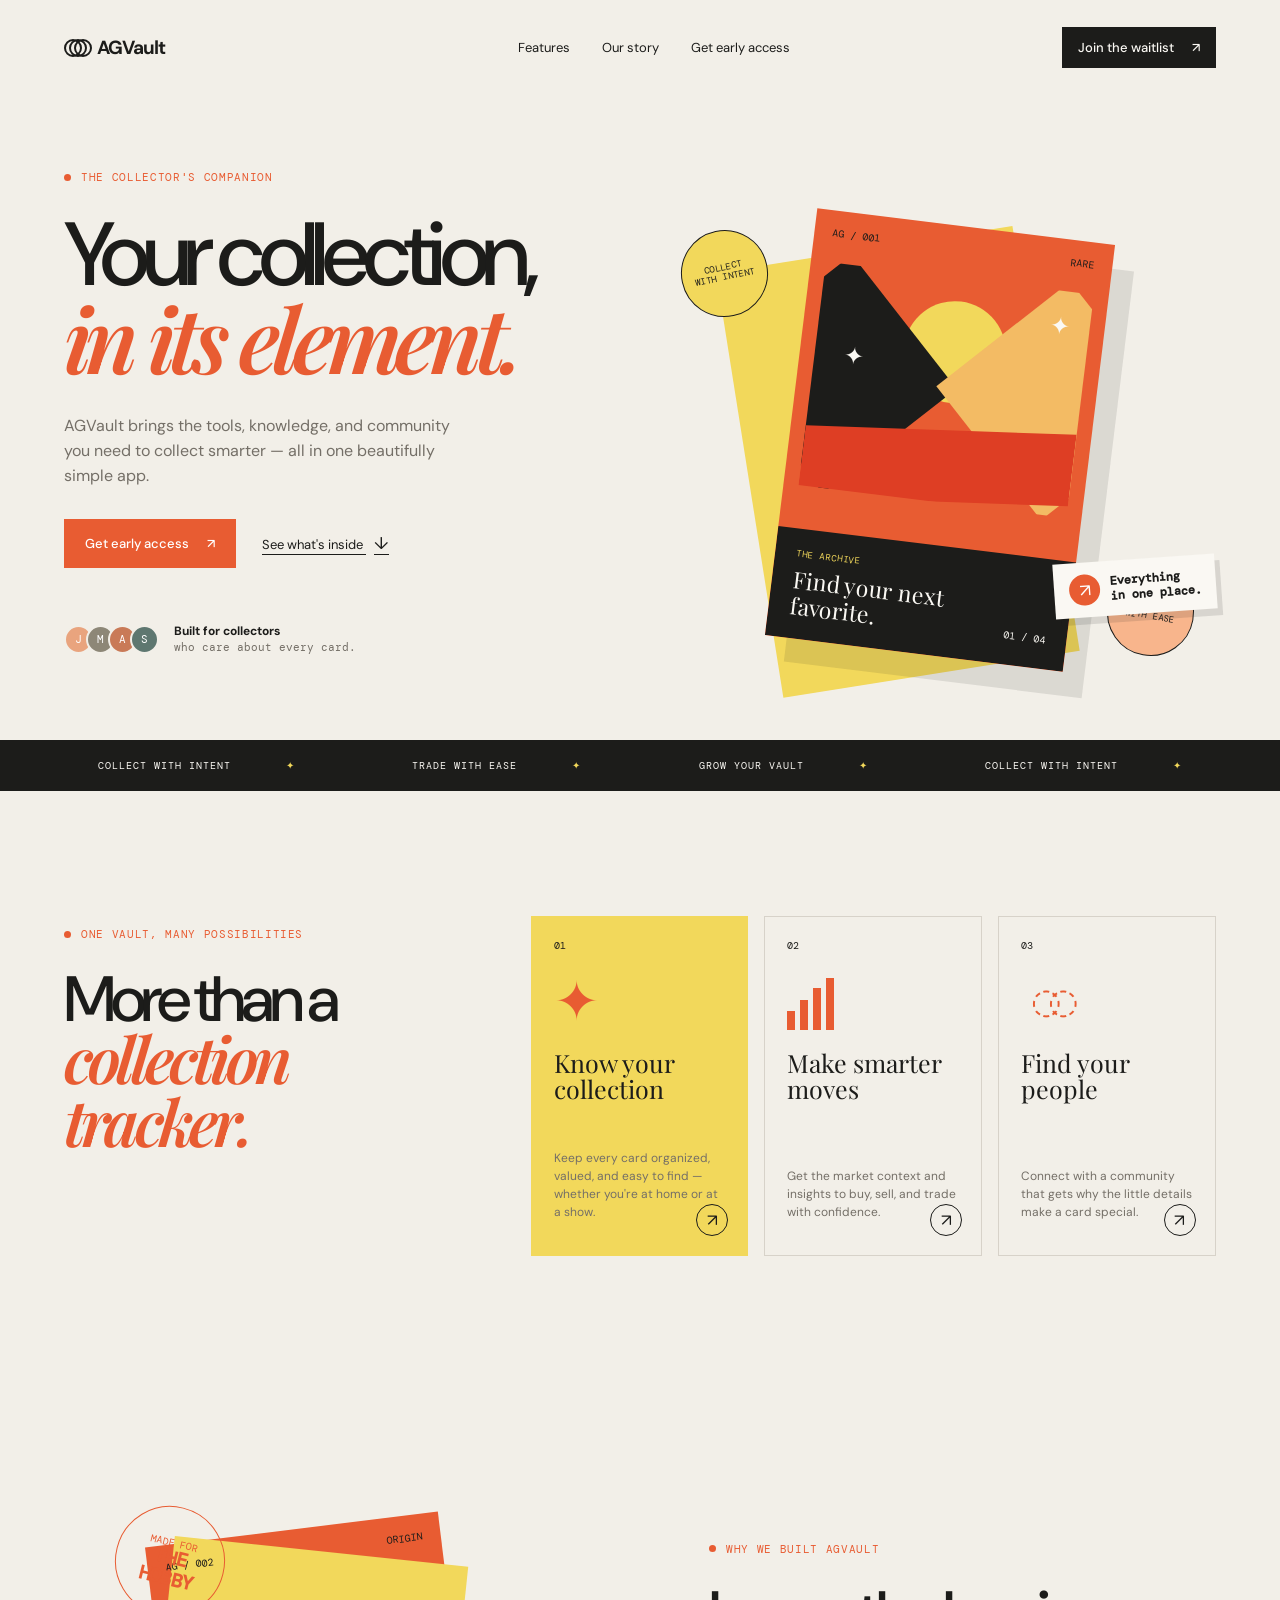
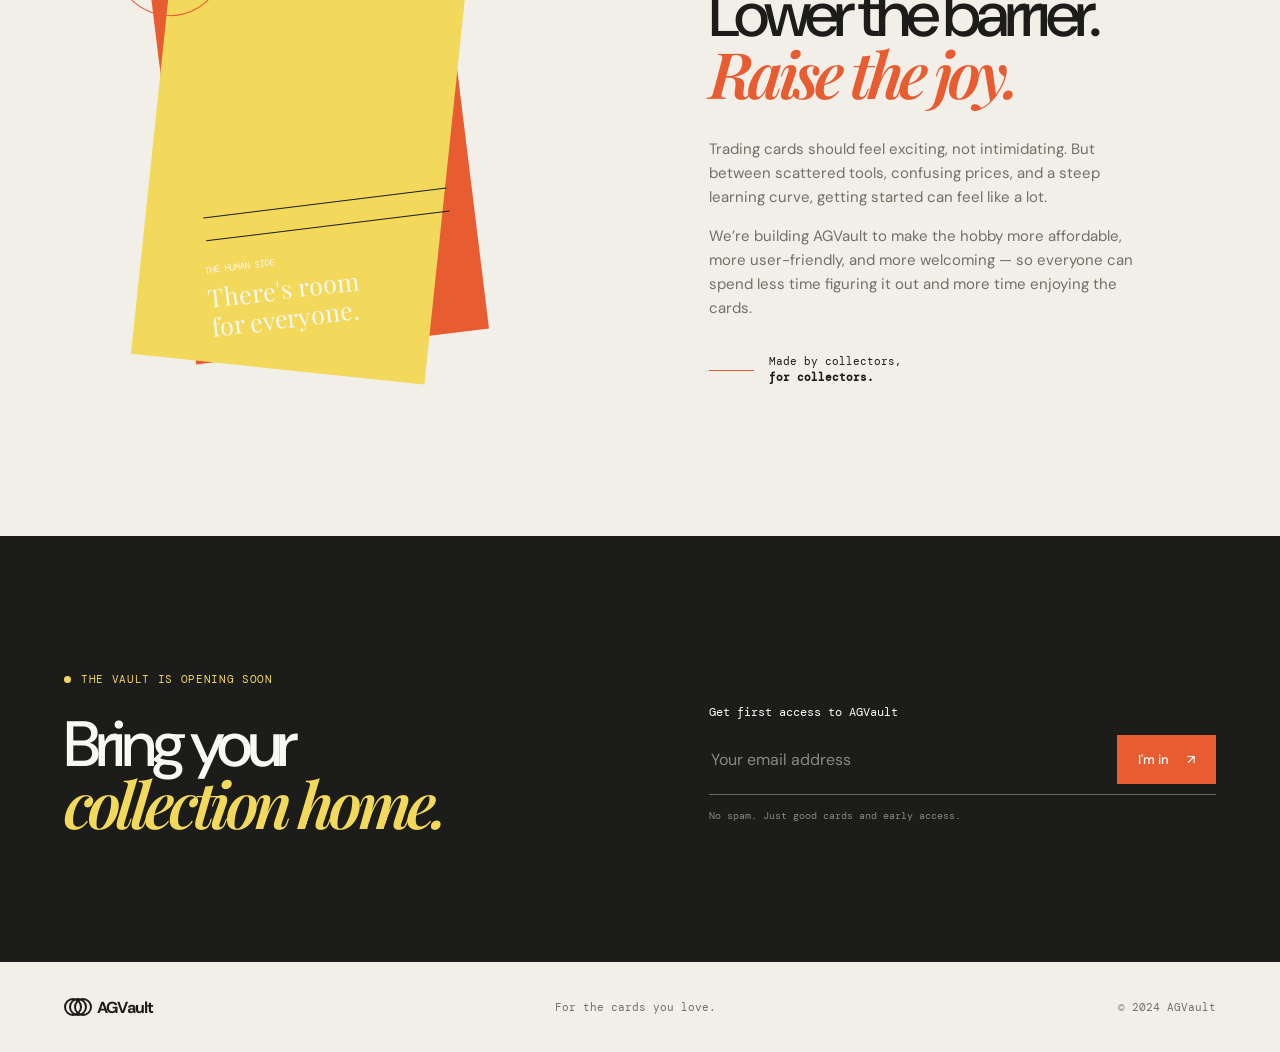
==== index.html @ 4cad54a9 "Create AGVault informational landing page Co-authored-by: copilot-swe-agent[bot] <198982749+Copilot@" ====
<!doctype html>
<html lang="en">
  <head>
    <meta charset="UTF-8" />
    <meta name="viewport" content="width=device-width, initial-scale=1.0" />
    <meta
      name="description"
      content="AGVault brings the tools and services trading card collectors need into one affordable, friendly app."
    />
    <title>AGVault — Your collection, in its element</title>
    <link rel="stylesheet" href="styles.css" />
  </head>
  <body>
    <header class="site-header">
      <a class="brand" href="#" aria-label="AGVault home">
        <span class="brand-mark" aria-hidden="true">
          <span></span><span></span><span></span>
        </span>
        <span>AGVault</span>
      </a>
      <nav class="desktop-nav" aria-label="Main navigation">
        <a href="#features">Features</a>
        <a href="#story">Our story</a>
        <a href="#waitlist">Get early access</a>
      </nav>
      <a class="button button-small button-dark header-cta" href="#waitlist">Join the waitlist <span>↗</span></a>
    </header>

    <main>
      <section class="hero">
        <div class="hero-copy">
          <p class="eyebrow"><span class="eyebrow-dot"></span> The collector's companion</p>
          <h1>Your collection,<br /><em>in its element.</em></h1>
          <p class="hero-lede">
            AGVault brings the tools, knowledge, and community you need to collect smarter — all in one beautifully simple app.
          </p>
          <div class="hero-actions">
            <a class="button button-primary" href="#waitlist">Get early access <span>↗</span></a>
            <a class="text-link" href="#features">See what's inside <span>↓</span></a>
          </div>
          <div class="hero-proof">
            <div class="avatar-stack" aria-hidden="true">
              <span class="avatar avatar-one">J</span>
              <span class="avatar avatar-two">M</span>
              <span class="avatar avatar-three">A</span>
              <span class="avatar avatar-four">S</span>
            </div>
            <p><strong>Built for collectors</strong><br />who care about every card.</p>
          </div>
        </div>
        <div class="hero-art" aria-label="Illustration of the AGVault collection app">
          <div class="burst burst-one">COLLECT<br />WITH INTENT</div>
          <div class="burst burst-two">TRADE<br />WITH EASE</div>
          <div class="card card-back"></div>
          <div class="card card-main">
            <div class="card-topline"><span>AG / 001</span><span>RARE</span></div>
            <div class="card-illustration">
              <div class="sun"></div>
              <div class="mountain mountain-left"></div>
              <div class="mountain mountain-right"></div>
              <div class="lake"></div>
              <div class="spark spark-a">✦</div>
              <div class="spark spark-b">✦</div>
            </div>
            <div class="card-label">
              <span class="card-category">THE ARCHIVE</span>
              <strong>Find your next<br />favorite.</strong>
              <span class="card-number">01 / 04</span>
            </div>
          </div>
          <div class="floating-note"><span class="note-icon">↗</span><span><b>Everything<br />in one place.</b></span></div>
        </div>
      </section>

      <section class="ticker" aria-label="AGVault benefits">
        <div>COLLECT WITH INTENT <span>✦</span></div>
        <div>TRADE WITH EASE <span>✦</span></div>
        <div>GROW YOUR VAULT <span>✦</span></div>
        <div>COLLECT WITH INTENT <span>✦</span></div>
      </section>

      <section class="features section" id="features">
        <div class="section-intro">
          <p class="eyebrow"><span class="eyebrow-dot"></span> One vault, many possibilities</p>
          <h2>More than a<br /><em>collection tracker.</em></h2>
        </div>
        <div class="feature-list">
          <article class="feature-card feature-card-highlight">
            <span class="feature-index">01</span>
            <div class="feature-icon icon-spark">✦</div>
            <h3>Know your<br />collection</h3>
            <p>Keep every card organized, valued, and easy to find — whether you're at home or at a show.</p>
            <a href="#waitlist" class="feature-arrow" aria-label="Learn more about collection tracking">↗</a>
          </article>
          <article class="feature-card">
            <span class="feature-index">02</span>
            <div class="feature-icon icon-chart"><i></i><i></i><i></i><i></i></div>
            <h3>Make smarter<br />moves</h3>
            <p>Get the market context and insights to buy, sell, and trade with confidence.</p>
            <a href="#waitlist" class="feature-arrow" aria-label="Learn more about market insights">↗</a>
          </article>
          <article class="feature-card">
            <span class="feature-index">03</span>
            <div class="feature-icon icon-people">◌◌</div>
            <h3>Find your<br />people</h3>
            <p>Connect with a community that gets why the little details make a card special.</p>
            <a href="#waitlist" class="feature-arrow" aria-label="Learn more about the community">↗</a>
          </article>
        </div>
      </section>

      <section class="story section" id="story">
        <div class="story-image">
          <div class="story-stamp">MADE FOR<br /><strong>THE<br />HOBBY</strong></div>
          <div class="story-card card-main">
            <div class="card-topline"><span>AG / 002</span><span>ORIGIN</span></div>
            <div class="story-sun"></div>
            <div class="story-lines"></div>
            <div class="story-card-label"><span>THE HUMAN SIDE</span><strong>There's room<br />for everyone.</strong></div>
          </div>
        </div>
        <div class="story-copy">
          <p class="eyebrow"><span class="eyebrow-dot"></span> Why we built AGVault</p>
          <h2>Lower the barrier.<br /><em>Raise the joy.</em></h2>
          <p>
            Trading cards should feel exciting, not intimidating. But between scattered tools, confusing prices, and a steep learning curve, getting started can feel like a lot.
          </p>
          <p>
            We’re building AGVault to make the hobby more affordable, more user-friendly, and more welcoming — so everyone can spend less time figuring it out and more time enjoying the cards.
          </p>
          <div class="signature"><span class="signature-line"></span><span>Made by collectors,<br /><strong>for collectors.</strong></span></div>
        </div>
      </section>

      <section class="waitlist section" id="waitlist">
        <div>
          <p class="eyebrow eyebrow-light"><span class="eyebrow-dot"></span> The vault is opening soon</p>
          <h2>Bring your<br /><em>collection home.</em></h2>
        </div>
        <form class="waitlist-form">
          <label for="email">Get first access to AGVault</label>
          <div class="input-row">
            <input id="email" type="email" placeholder="Your email address" required />
            <button class="button button-primary" type="submit">I'm in <span>↗</span></button>
          </div>
          <p class="form-note">No spam. Just good cards and early access.</p>
          <p class="form-success" role="status" hidden>You're on the list — welcome to the vault.</p>
        </form>
      </section>
    </main>

    <footer class="site-footer">
      <a class="brand" href="#" aria-label="AGVault home"><span class="brand-mark" aria-hidden="true"><span></span><span></span><span></span></span><span>AGVault</span></a>
      <p>For the cards you love.</p>
      <p>© 2024 AGVault</p>
    </footer>
    <script src="script.js"></script>
  </body>
</html>
---- styles.css ----
@import url('https://fonts.googleapis.com/css2?family=DM+Mono:wght@400;500&family=DM+Sans:wght@400;500;700&family=Playfair+Display:ital,wght@0,600;1,600;1,700&display=swap');

:root {
  --ink: #1c1c1a;
  --paper: #f2efe8;
  --cream: #faf8f3;
  --orange: #e85c32;
  --yellow: #f2d85b;
  --muted: #746f67;
  --line: #d7d2c9;
}

* { box-sizing: border-box; }
html { scroll-behavior: smooth; }
body { margin: 0; color: var(--ink); background: var(--paper); font-family: 'DM Sans', sans-serif; }
a { color: inherit; text-decoration: none; }
.site-header { align-items: center; display: flex; justify-content: space-between; max-width: 1280px; margin: auto; padding: 27px 5vw; }
.brand { align-items: center; display: inline-flex; font-size: 19px; font-weight: 700; gap: 10px; letter-spacing: -.05em; }
.brand-mark { display: flex; height: 22px; position: relative; width: 23px; }
.brand-mark span { border: 2px solid var(--ink); border-radius: 50%; height: 18px; position: absolute; width: 18px; }
.brand-mark span:nth-child(1) { left: 0; top: 2px; }.brand-mark span:nth-child(2) { left: 5px; top: 2px; }.brand-mark span:nth-child(3) { left: 10px; top: 2px; }
.desktop-nav { display: flex; font-size: 13px; gap: 32px; margin-left: 80px; }.desktop-nav a:hover, .text-link:hover { color: var(--orange); }
.button { align-items: center; border: 0; cursor: pointer; display: inline-flex; font: 500 13px 'DM Sans', sans-serif; gap: 18px; justify-content: center; padding: 16px 21px; transition: transform .2s, background .2s; }.button:hover { transform: translateY(-2px); }
.button-dark { background: var(--ink); color: var(--cream); }.button-primary { background: var(--orange); color: #fff; }.button-small { padding: 12px 16px; }
.hero { display: grid; grid-template-columns: minmax(0, 1fr) minmax(400px, .92fr); margin: 45px auto 0; max-width: 1280px; min-height: 600px; padding: 0 5vw; }
.hero-copy { align-self: center; padding-bottom: 65px; }.eyebrow { align-items: center; color: var(--orange); display: flex; font: 11px 'DM Mono', monospace; gap: 10px; letter-spacing: .06em; text-transform: uppercase; }.eyebrow-dot { background: var(--orange); border-radius: 50%; display: inline-block; height: 7px; width: 7px; }
h1, h2 { font-size: clamp(54px, 7vw, 94px); font-weight: 500; letter-spacing: -.075em; line-height: .91; margin: 30px 0; }.hero h1 em, h2 em { color: var(--orange); font-family: 'Playfair Display', serif; font-weight: 600; }
.hero-lede { color: var(--muted); font-size: 16px; line-height: 1.55; max-width: 410px; }.hero-actions { align-items: center; display: flex; gap: 26px; margin-top: 30px; }.text-link { font-size: 13px; text-decoration: underline; text-underline-offset: 5px; }.text-link span { font-size: 17px; margin-left: 8px; }
.hero-proof { align-items: center; display: flex; gap: 15px; margin-top: 55px; }.hero-proof p { color: var(--muted); font: 11px/1.45 'DM Mono', monospace; margin: 0; }.hero-proof strong { color: var(--ink); font-family: 'DM Sans', sans-serif; font-size: 12px; }
.avatar-stack { display: flex; }.avatar { align-items: center; border: 2px solid var(--paper); border-radius: 50%; color: #fff; display: flex; font: 11px 'DM Mono', monospace; height: 29px; justify-content: center; margin-left: -7px; width: 29px; }.avatar:first-child { margin-left: 0; }.avatar-one { background: #e9a47e; }.avatar-two { background: #8d8777; }.avatar-three { background: #c97a57; }.avatar-four { background: #5e7770; }
.hero-art { align-items: center; display: flex; justify-content: center; min-height: 600px; position: relative; }.card { overflow: hidden; position: relative; }.card-main { background: var(--orange); }.hero-art .card-main { box-shadow: 22px 24px 0 rgba(28,28,26,.1); height: 430px; transform: rotate(7deg); width: 300px; z-index: 2; }.card-back { background: var(--yellow); height: 430px; position: absolute; transform: rotate(-9deg) translate(-45px, 15px); width: 300px; }
.card-topline { display: flex; font: 10px 'DM Mono', monospace; justify-content: space-between; padding: 16px 18px; }.card-illustration { height: 225px; margin: 7px 15px 0; overflow: hidden; position: relative; }.sun { background: var(--yellow); border-radius: 50%; height: 102px; left: 88px; position: absolute; top: 23px; width: 102px; }.mountain { background: var(--ink); bottom: 30px; height: 170px; position: absolute; transform: rotate(45deg); width: 170px; }.mountain-left { left: -60px; }.mountain-right { right: -60px; background: #f3bb64; }.lake { background: #de3e24; bottom: 0; height: 72px; left: 0; position: absolute; transform: skewY(-5deg); width: 100%; }.spark { color: var(--cream); font-size: 24px; position: absolute; }.spark-a { right: 20px; top: 20px; }.spark-b { left: 29px; top: 74px; }
.card-label { background: var(--ink); bottom: 0; color: var(--cream); left: 0; padding: 19px 21px; position: absolute; width: 100%; }.card-category { color: var(--yellow); display: block; font: 9px 'DM Mono', monospace; letter-spacing: .1em; margin-bottom: 8px; }.card-label strong { font: 23px/1.05 'Playfair Display', serif; }.card-number { float: right; font: 10px 'DM Mono', monospace; margin-top: 9px; }
.burst { border: 1px solid var(--ink); border-radius: 50%; font: 9px/1.15 'DM Mono', monospace; height: 87px; letter-spacing: .06em; padding-top: 31px; position: absolute; text-align: center; width: 87px; z-index: 3; }.burst-one { background: var(--yellow); left: 3%; top: 15%; transform: rotate(-12deg); }.burst-two { background: #f8b58c; bottom: 14%; right: 4%; transform: rotate(10deg); }.floating-note { align-items: center; background: var(--cream); bottom: 21%; box-shadow: 5px 7px 0 rgba(28,28,26,.12); display: flex; font: 12px/1.2 'DM Mono', monospace; gap: 10px; padding: 12px 15px; position: absolute; right: 0; transform: rotate(-4deg); z-index: 4; }.note-icon { align-items: center; background: var(--orange); border-radius: 50%; color: #fff; display: flex; font: 18px 'DM Sans'; height: 31px; justify-content: center; width: 31px; }
.ticker { background: var(--ink); color: var(--cream); display: flex; font: 10px 'DM Mono', monospace; gap: 50px; justify-content: space-around; letter-spacing: .1em; overflow: hidden; padding: 19px 5vw; white-space: nowrap; }.ticker span { color: var(--yellow); margin-left: 48px; }
.section { max-width: 1280px; margin: auto; padding: 125px 5vw; }.features { display: grid; gap: 75px; grid-template-columns: .8fr 1.4fr; }.section-intro h2, .story h2, .waitlist h2 { font-size: clamp(47px, 5vw, 71px); margin-top: 30px; }.feature-list { display: grid; gap: 16px; grid-template-columns: repeat(3, 1fr); }.feature-card { border: 1px solid var(--line); display: flex; flex-direction: column; min-height: 340px; padding: 22px; position: relative; }.feature-card-highlight { background: var(--yellow); border-color: var(--yellow); }.feature-index { font: 10px 'DM Mono', monospace; }.feature-icon { align-items: center; display: flex; height: 58px; margin: 20px 0; }.icon-spark { color: var(--orange); font-size: 54px; }.icon-chart { align-items: end; gap: 5px; }.icon-chart i { background: var(--orange); display: block; height: 19px; width: 8px; }.icon-chart i:nth-child(2) { height: 30px; }.icon-chart i:nth-child(3) { height: 42px; }.icon-chart i:nth-child(4) { height: 52px; }.icon-people { color: var(--orange); font-size: 35px; letter-spacing: -14px; padding-left: 10px; }.feature-card h3 { font: 25px/1.02 'Playfair Display', serif; margin: 0; }.feature-card p { color: var(--muted); font-size: 12px; line-height: 1.5; margin-top: auto; max-width: 190px; }.feature-arrow { align-items: center; border: 1px solid currentColor; border-radius: 50%; bottom: 19px; display: flex; font-size: 17px; height: 32px; justify-content: center; position: absolute; right: 19px; width: 32px; }
.story { align-items: center; display: grid; gap: 12%; grid-template-columns: 1fr 1fr; }.story-image { height: 505px; position: relative; }.story-card { height: 420px; left: 50%; position: absolute; top: 22px; transform: translateX(-50%) rotate(-7deg); width: 295px; }.story-card:before { background: var(--yellow); content: ''; height: 100%; left: -20px; position: absolute; top: 20px; transform: rotate(13deg); width: 100%; z-index: -1; }.story-sun { background: var(--yellow); border-radius: 50%; height: 140px; margin: 55px auto; width: 140px; }.story-lines { border-top: 1px solid var(--ink); border-bottom: 1px solid var(--ink); height: 24px; margin: -20px 25px 0; }.story-card-label { bottom: 0; color: var(--cream); left: 0; padding: 20px; position: absolute; }.story-card-label span { display: block; font: 9px 'DM Mono', monospace; margin-bottom: 8px; }.story-card-label strong { font: 25px/1.1 'Playfair Display', serif; }.story-stamp { border: 1px solid var(--orange); border-radius: 50%; color: var(--orange); font: 10px/1.1 'DM Mono', monospace; height: 110px; left: 10%; padding-top: 30px; position: absolute; text-align: center; top: 0; transform: rotate(14deg); width: 110px; z-index: 3; }.story-stamp strong { font-size: 19px; }.story-copy > p:not(.eyebrow) { color: var(--muted); font-size: 15px; line-height: 1.6; max-width: 440px; }.signature { align-items: center; display: flex; font: 11px/1.45 'DM Mono', monospace; gap: 15px; margin-top: 34px; }.signature-line { background: var(--orange); height: 1px; width: 45px; }.signature strong { color: var(--ink); }
.waitlist { align-items: end; background: var(--ink); color: var(--cream); display: grid; gap: 12%; grid-template-columns: 1fr 1fr; max-width: none; padding-left: max(5vw, calc((100vw - 1180px) / 2)); padding-right: max(5vw, calc((100vw - 1180px) / 2)); }.eyebrow-light { color: var(--yellow); }.eyebrow-light .eyebrow-dot { background: var(--yellow); }.waitlist h2 { margin-bottom: 0; }.waitlist h2 em { color: var(--yellow); }.waitlist-form { padding-bottom: 5px; }.waitlist-form label { display: block; font: 12px 'DM Mono', monospace; margin-bottom: 15px; }.input-row { border-bottom: 1px solid #6c6963; display: flex; gap: 12px; padding-bottom: 10px; }.input-row input { background: transparent; border: 0; color: var(--cream); flex: 1; font: 16px 'DM Sans'; outline: 0; }.input-row input::placeholder { color: #8a8780; }.form-note, .form-success { color: #8a8780; font: 10px 'DM Mono', monospace; margin-top: 14px; }.form-success { color: var(--yellow); }
.site-footer { align-items: center; display: flex; font: 11px 'DM Mono', monospace; justify-content: space-between; padding: 27px 5vw; }.site-footer p { color: var(--muted); }.site-footer .brand { font-family: 'DM Sans'; font-size: 16px; }
@media (max-width: 800px) { .site-header { padding: 22px 6vw; }.desktop-nav { display: none; }.header-cta { font-size: 11px; }.hero { display: block; margin-top: 30px; padding: 0 6vw; }.hero-copy { padding-bottom: 20px; }.hero-art { min-height: 500px; }.hero-art .card-main, .card-back { height: 360px; width: 250px; }.card-illustration { height: 185px; }.floating-note { bottom: 13%; right: -2%; }.burst-one { left: -2%; }.burst-two { right: -2%; }.ticker { justify-content: flex-start; }.ticker div:nth-child(n+3) { display: none; }.section { padding: 85px 6vw; }.features, .story, .waitlist { display: block; }.feature-list { grid-template-columns: 1fr; margin-top: 45px; }.feature-card { min-height: 260px; }.story-image { margin: 20px auto 50px; max-width: 400px; }.story-copy > p:not(.eyebrow) { font-size: 14px; }.waitlist { padding-left: 6vw; padding-right: 6vw; }.waitlist-form { margin-top: 45px; }.site-footer { align-items: flex-start; flex-direction: column; gap: 13px; } }
@media (max-width: 420px) { h1 { font-size: 54px; }.hero-art { min-height: 440px; transform: scale(.85); transform-origin: top center; margin-bottom: -55px; }.hero-actions { align-items: flex-start; flex-direction: column; gap: 18px; }.story-image { transform: scale(.85); transform-origin: center; margin-bottom: -30px; }.input-row { align-items: stretch; flex-direction: column; }.input-row .button { width: 100%; } }
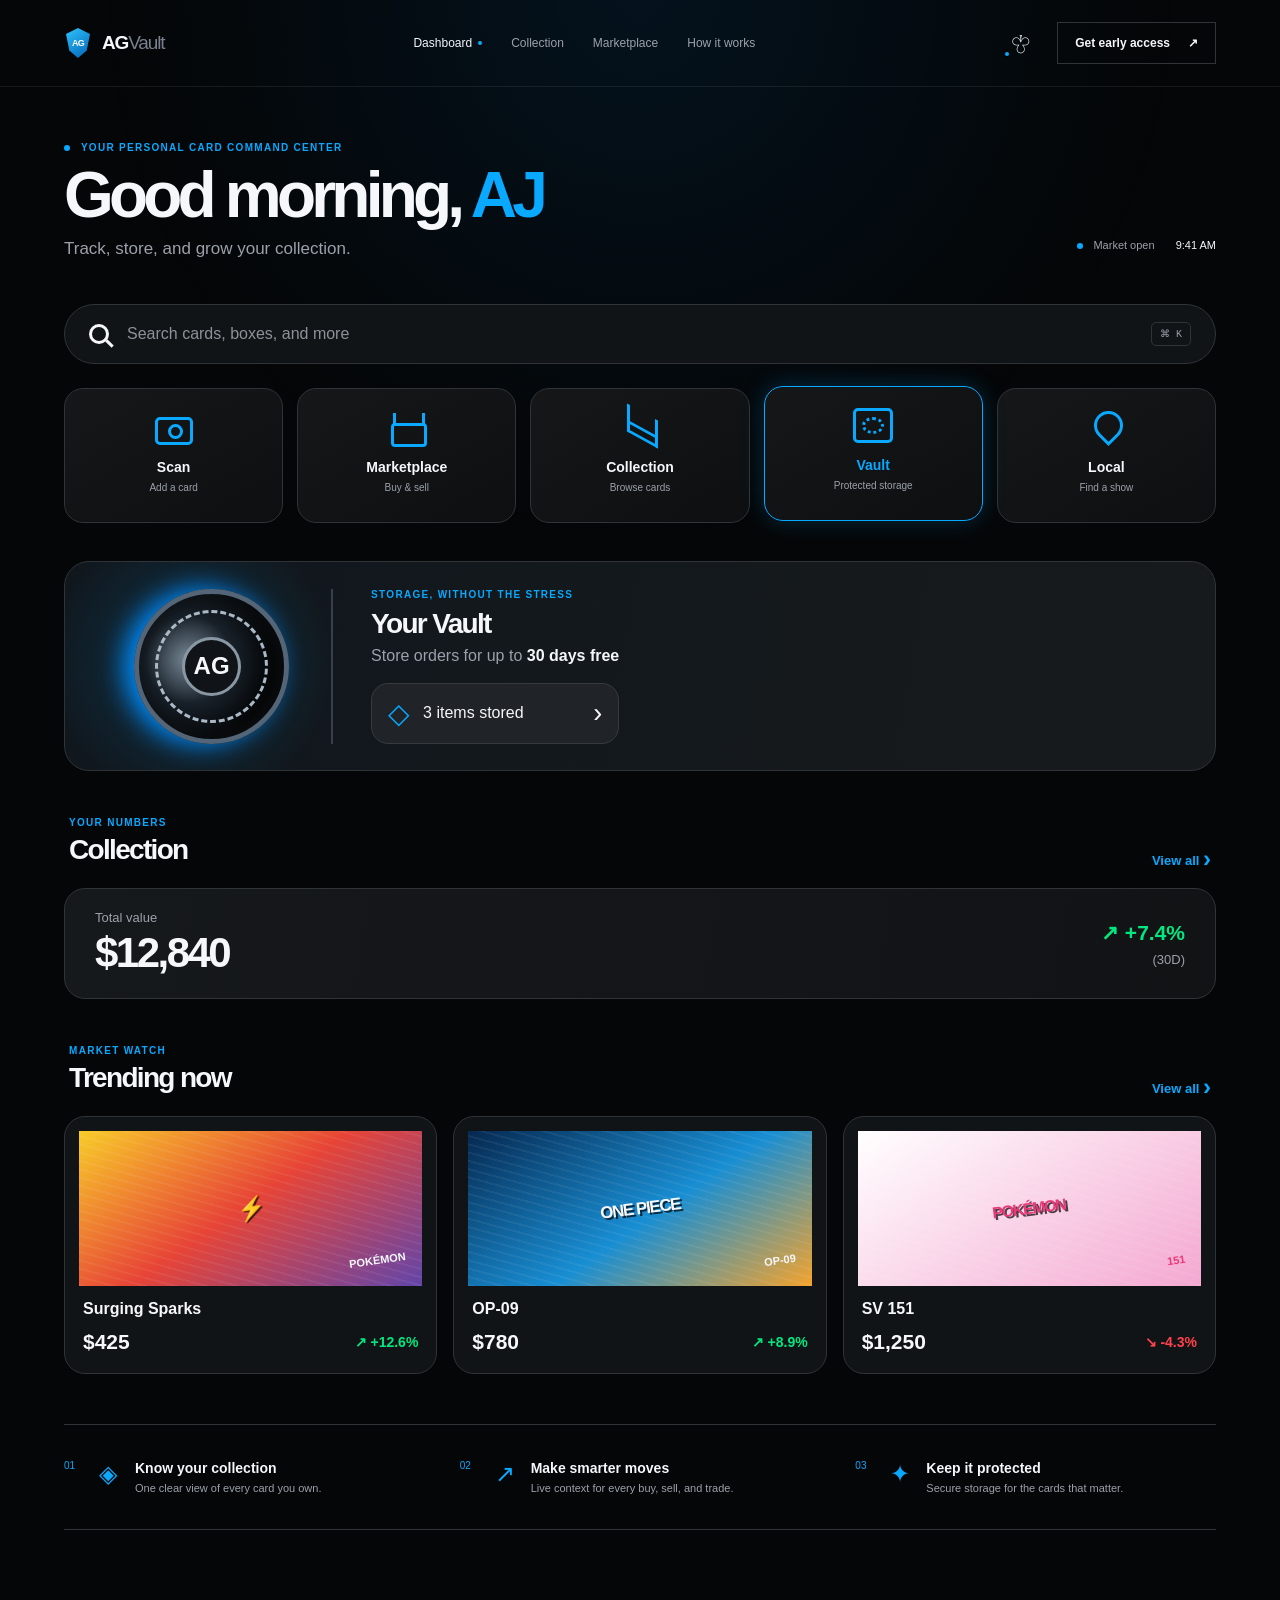
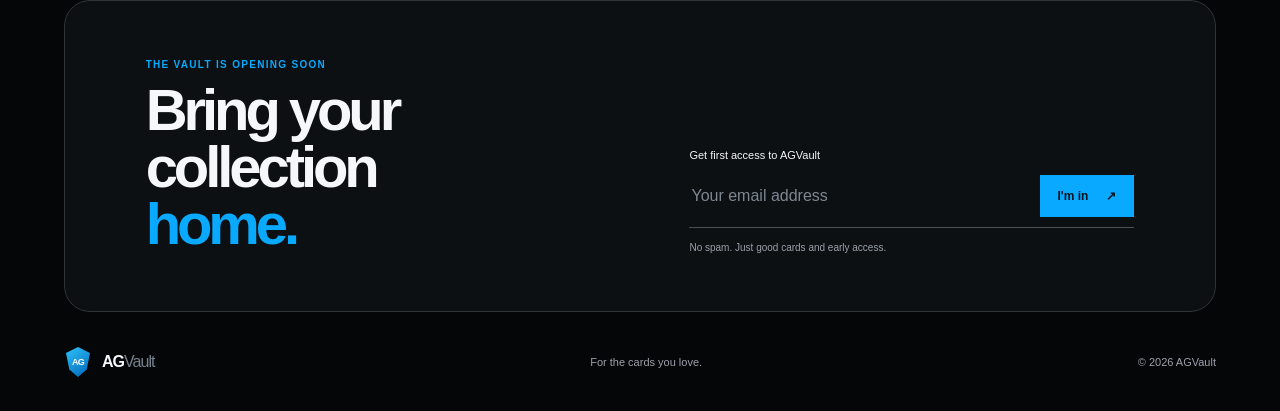
==== commit f830ae77: "Remake AGVault dashboard Co-authored-by: Copilot <223556219+Copilot@users.noreply.github.com>" ====
--- a/index.html
+++ b/index.html
@@ -3,157 +3,118 @@
   <head>
     <meta charset="UTF-8" />
     <meta name="viewport" content="width=device-width, initial-scale=1.0" />
-    <meta
-      name="description"
-      content="AGVault brings the tools and services trading card collectors need into one affordable, friendly app."
-    />
-    <title>AGVault — Your collection, in its element</title>
+    <meta name="description" content="AGVault is the smarter home for your trading card collection." />
+    <title>AGVault — Your collection, secured</title>
     <link rel="stylesheet" href="styles.css" />
   </head>
   <body>
-    <header class="site-header">
-      <a class="brand" href="#" aria-label="AGVault home">
-        <span class="brand-mark" aria-hidden="true">
-          <span></span><span></span><span></span>
-        </span>
-        <span>AGVault</span>
-      </a>
-      <nav class="desktop-nav" aria-label="Main navigation">
-        <a href="#features">Features</a>
-        <a href="#story">Our story</a>
-        <a href="#waitlist">Get early access</a>
-      </nav>
-      <a class="button button-small button-dark header-cta" href="#waitlist">Join the waitlist <span>↗</span></a>
-    </header>
+    <div class="page-shell">
+      <header class="site-header">
+        <a class="brand" href="#" aria-label="AGVault home">
+          <span class="brand-shield" aria-hidden="true"><span>AG</span></span>
+          <span>AG<span class="brand-muted">Vault</span></span>
+        </a>
+        <nav class="desktop-nav" aria-label="Main navigation">
+          <a class="active" href="#dashboard">Dashboard</a>
+          <a href="#collection">Collection</a>
+          <a href="#marketplace">Marketplace</a>
+          <a href="#features">How it works</a>
+        </nav>
+        <div class="header-actions">
+          <button class="icon-button" aria-label="Notifications">♧<span class="notification-dot"></span></button>
+          <a class="button button-outline" href="#waitlist">Get early access <span>↗</span></a>
+        </div>
+      </header>
 
-    <main>
-      <section class="hero">
-        <div class="hero-copy">
-          <p class="eyebrow"><span class="eyebrow-dot"></span> The collector's companion</p>
-          <h1>Your collection,<br /><em>in its element.</em></h1>
-          <p class="hero-lede">
-            AGVault brings the tools, knowledge, and community you need to collect smarter — all in one beautifully simple app.
-          </p>
-          <div class="hero-actions">
-            <a class="button button-primary" href="#waitlist">Get early access <span>↗</span></a>
-            <a class="text-link" href="#features">See what's inside <span>↓</span></a>
+      <main id="dashboard">
+        <section class="dashboard-hero">
+          <div class="hero-copy">
+            <p class="eyebrow"><span class="live-dot"></span> Your personal card command center</p>
+            <h1>Good morning, <span>AJ</span></h1>
+            <p class="hero-lede">Track, store, and grow your collection.</p>
           </div>
-          <div class="hero-proof">
-            <div class="avatar-stack" aria-hidden="true">
-              <span class="avatar avatar-one">J</span>
-              <span class="avatar avatar-two">M</span>
-              <span class="avatar avatar-three">A</span>
-              <span class="avatar avatar-four">S</span>
-            </div>
-            <p><strong>Built for collectors</strong><br />who care about every card.</p>
+          <div class="hero-status"><span class="status-pulse"></span> Market open <strong>9:41 AM</strong></div>
+        </section>
+
+        <section class="search-panel" aria-label="Search your collection">
+          <span class="search-icon" aria-hidden="true"></span>
+          <input id="card-search" type="search" placeholder="Search cards, boxes, and more" />
+          <kbd>⌘ K</kbd>
+        </section>
+
+        <section class="quick-actions" aria-label="Quick actions">
+          <a class="quick-action" href="#scan"><span class="action-icon camera-icon"></span><strong>Scan</strong><small>Add a card</small></a>
+          <a class="quick-action" href="#marketplace"><span class="action-icon shop-icon"></span><strong>Marketplace</strong><small>Buy & sell</small></a>
+          <a class="quick-action" href="#collection"><span class="action-icon stack-icon"></span><strong>Collection</strong><small>Browse cards</small></a>
+          <a class="quick-action selected" href="#vault"><span class="action-icon vault-icon"></span><strong>Vault</strong><small>Protected storage</small></a>
+          <a class="quick-action" href="#local"><span class="action-icon pin-icon"></span><strong>Local</strong><small>Find a show</small></a>
+        </section>
+
+        <section class="vault-banner" id="vault">
+          <div class="vault-art" aria-hidden="true"><span class="vault-ring"></span><span class="vault-center">AG</span></div>
+          <div class="vault-copy">
+            <p class="eyebrow">Storage, without the stress</p>
+            <h2>Your Vault</h2>
+            <p>Store orders for up to <strong>30 days free</strong></p>
+            <a class="vault-link" href="#waitlist"><span class="cube-icon">◇</span> 3 items stored <span class="arrow">›</span></a>
           </div>
-        </div>
-        <div class="hero-art" aria-label="Illustration of the AGVault collection app">
-          <div class="burst burst-one">COLLECT<br />WITH INTENT</div>
-          <div class="burst burst-two">TRADE<br />WITH EASE</div>
-          <div class="card card-back"></div>
-          <div class="card card-main">
-            <div class="card-topline"><span>AG / 001</span><span>RARE</span></div>
-            <div class="card-illustration">
-              <div class="sun"></div>
-              <div class="mountain mountain-left"></div>
-              <div class="mountain mountain-right"></div>
-              <div class="lake"></div>
-              <div class="spark spark-a">✦</div>
-              <div class="spark spark-b">✦</div>
-            </div>
-            <div class="card-label">
-              <span class="card-category">THE ARCHIVE</span>
-              <strong>Find your next<br />favorite.</strong>
-              <span class="card-number">01 / 04</span>
-            </div>
+        </section>
+
+        <section class="content-section" id="collection">
+          <div class="section-heading">
+            <div><p class="eyebrow">Your numbers</p><h2>Collection</h2></div>
+            <a href="#collection" class="view-all">View all <span>›</span></a>
           </div>
-          <div class="floating-note"><span class="note-icon">↗</span><span><b>Everything<br />in one place.</b></span></div>
-        </div>
-      </section>
+          <div class="value-card">
+            <div><span class="muted-label">Total value</span><strong>$12,840</strong></div>
+            <div class="value-change"><strong>↗ +7.4%</strong><span>(30D)</span></div>
+          </div>
+        </section>
 
-      <section class="ticker" aria-label="AGVault benefits">
-        <div>COLLECT WITH INTENT <span>✦</span></div>
-        <div>TRADE WITH EASE <span>✦</span></div>
-        <div>GROW YOUR VAULT <span>✦</span></div>
-        <div>COLLECT WITH INTENT <span>✦</span></div>
-      </section>
+        <section class="content-section trending-section" id="marketplace">
+          <div class="section-heading">
+            <div><p class="eyebrow">Market watch</p><h2>Trending now</h2></div>
+            <a href="#marketplace" class="view-all">View all <span>›</span></a>
+          </div>
+          <div class="card-grid">
+            <article class="market-card">
+              <div class="product-art sparks"><span>⚡</span><b>POKÉMON</b></div>
+              <div class="market-info"><strong>Surging Sparks</strong><div><b>$425</b><span class="positive">↗ +12.6%</span></div></div>
+            </article>
+            <article class="market-card">
+              <div class="product-art one-piece"><span>ONE PIECE</span><b>OP-09</b></div>
+              <div class="market-info"><strong>OP-09</strong><div><b>$780</b><span class="positive">↗ +8.9%</span></div></div>
+            </article>
+            <article class="market-card">
+              <div class="product-art pokemon-151"><span>POKÉMON</span><b>151</b></div>
+              <div class="market-info"><strong>SV 151</strong><div><b>$1,250</b><span class="negative">↘ -4.3%</span></div></div>
+            </article>
+          </div>
+        </section>
 
-      <section class="features section" id="features">
-        <div class="section-intro">
-          <p class="eyebrow"><span class="eyebrow-dot"></span> One vault, many possibilities</p>
-          <h2>More than a<br /><em>collection tracker.</em></h2>
-        </div>
-        <div class="feature-list">
-          <article class="feature-card feature-card-highlight">
-            <span class="feature-index">01</span>
-            <div class="feature-icon icon-spark">✦</div>
-            <h3>Know your<br />collection</h3>
-            <p>Keep every card organized, valued, and easy to find — whether you're at home or at a show.</p>
-            <a href="#waitlist" class="feature-arrow" aria-label="Learn more about collection tracking">↗</a>
-          </article>
-          <article class="feature-card">
-            <span class="feature-index">02</span>
-            <div class="feature-icon icon-chart"><i></i><i></i><i></i><i></i></div>
-            <h3>Make smarter<br />moves</h3>
-            <p>Get the market context and insights to buy, sell, and trade with confidence.</p>
-            <a href="#waitlist" class="feature-arrow" aria-label="Learn more about market insights">↗</a>
-          </article>
-          <article class="feature-card">
-            <span class="feature-index">03</span>
-            <div class="feature-icon icon-people">◌◌</div>
-            <h3>Find your<br />people</h3>
-            <p>Connect with a community that gets why the little details make a card special.</p>
-            <a href="#waitlist" class="feature-arrow" aria-label="Learn more about the community">↗</a>
-          </article>
-        </div>
-      </section>
+        <section class="feature-strip" id="features">
+          <div><span class="feature-number">01</span><span class="feature-icon-small">◈</span><strong>Know your collection</strong><p>One clear view of every card you own.</p></div>
+          <div><span class="feature-number">02</span><span class="feature-icon-small">↗</span><strong>Make smarter moves</strong><p>Live context for every buy, sell, and trade.</p></div>
+          <div><span class="feature-number">03</span><span class="feature-icon-small">✦</span><strong>Keep it protected</strong><p>Secure storage for the cards that matter.</p></div>
+        </section>
 
-      <section class="story section" id="story">
-        <div class="story-image">
-          <div class="story-stamp">MADE FOR<br /><strong>THE<br />HOBBY</strong></div>
-          <div class="story-card card-main">
-            <div class="card-topline"><span>AG / 002</span><span>ORIGIN</span></div>
-            <div class="story-sun"></div>
-            <div class="story-lines"></div>
-            <div class="story-card-label"><span>THE HUMAN SIDE</span><strong>There's room<br />for everyone.</strong></div>
-          </div>
-        </div>
-        <div class="story-copy">
-          <p class="eyebrow"><span class="eyebrow-dot"></span> Why we built AGVault</p>
-          <h2>Lower the barrier.<br /><em>Raise the joy.</em></h2>
-          <p>
-            Trading cards should feel exciting, not intimidating. But between scattered tools, confusing prices, and a steep learning curve, getting started can feel like a lot.
-          </p>
-          <p>
-            We’re building AGVault to make the hobby more affordable, more user-friendly, and more welcoming — so everyone can spend less time figuring it out and more time enjoying the cards.
-          </p>
-          <div class="signature"><span class="signature-line"></span><span>Made by collectors,<br /><strong>for collectors.</strong></span></div>
-        </div>
-      </section>
+        <section class="waitlist" id="waitlist">
+          <div><p class="eyebrow">The vault is opening soon</p><h2>Bring your collection<br /><span>home.</span></h2></div>
+          <form class="waitlist-form">
+            <label for="email">Get first access to AGVault</label>
+            <div class="input-row"><input id="email" type="email" placeholder="Your email address" required /><button class="button button-blue" type="submit">I'm in <span>↗</span></button></div>
+            <p class="form-note">No spam. Just good cards and early access.</p>
+            <p class="form-success" role="status" hidden>You're on the list — welcome to the vault.</p>
+          </form>
+        </section>
+      </main>
 
-      <section class="waitlist section" id="waitlist">
-        <div>
-          <p class="eyebrow eyebrow-light"><span class="eyebrow-dot"></span> The vault is opening soon</p>
-          <h2>Bring your<br /><em>collection home.</em></h2>
-        </div>
-        <form class="waitlist-form">
-          <label for="email">Get first access to AGVault</label>
-          <div class="input-row">
-            <input id="email" type="email" placeholder="Your email address" required />
-            <button class="button button-primary" type="submit">I'm in <span>↗</span></button>
-          </div>
-          <p class="form-note">No spam. Just good cards and early access.</p>
-          <p class="form-success" role="status" hidden>You're on the list — welcome to the vault.</p>
-        </form>
-      </section>
-    </main>
-
-    <footer class="site-footer">
-      <a class="brand" href="#" aria-label="AGVault home"><span class="brand-mark" aria-hidden="true"><span></span><span></span><span></span></span><span>AGVault</span></a>
-      <p>For the cards you love.</p>
-      <p>© 2024 AGVault</p>
-    </footer>
+      <footer class="site-footer">
+        <a class="brand" href="#" aria-label="AGVault home"><span class="brand-shield" aria-hidden="true"><span>AG</span></span><span>AG<span class="brand-muted">Vault</span></span></a>
+        <p>For the cards you love.</p>
+        <p>© 2026 AGVault</p>
+      </footer>
+    </div>
     <script src="script.js"></script>
   </body>
 </html>
--- a/styles.css
+++ b/styles.css
@@ -1,41 +1,83 @@
-@import url('https://fonts.googleapis.com/css2?family=DM+Mono:wght@400;500&family=DM+Sans:wght@400;500;700&family=Playfair+Display:ital,wght@0,600;1,600;1,700&display=swap');
-
 :root {
-  --ink: #1c1c1a;
-  --paper: #f2efe8;
-  --cream: #faf8f3;
-  --orange: #e85c32;
-  --yellow: #f2d85b;
-  --muted: #746f67;
-  --line: #d7d2c9;
+  --black: #050607;
+  --panel: #111416;
+  --panel-light: #191c1f;
+  --line: #303438;
+  --muted: #9ba1ab;
+  --white: #f5f7fa;
+  --blue: #08a9ff;
+  --green: #00e980;
+  --red: #ff414c;
 }
 
 * { box-sizing: border-box; }
 html { scroll-behavior: smooth; }
-body { margin: 0; color: var(--ink); background: var(--paper); font-family: 'DM Sans', sans-serif; }
+body { background: var(--black); color: var(--white); font-family: Inter, Arial, sans-serif; margin: 0; }
+body:before { background: radial-gradient(circle at 50% 0, rgba(0, 144, 255, .09), transparent 34rem); content: ""; height: 100%; left: 0; pointer-events: none; position: fixed; top: 0; width: 100%; }
 a { color: inherit; text-decoration: none; }
-.site-header { align-items: center; display: flex; justify-content: space-between; max-width: 1280px; margin: auto; padding: 27px 5vw; }
-.brand { align-items: center; display: inline-flex; font-size: 19px; font-weight: 700; gap: 10px; letter-spacing: -.05em; }
-.brand-mark { display: flex; height: 22px; position: relative; width: 23px; }
-.brand-mark span { border: 2px solid var(--ink); border-radius: 50%; height: 18px; position: absolute; width: 18px; }
-.brand-mark span:nth-child(1) { left: 0; top: 2px; }.brand-mark span:nth-child(2) { left: 5px; top: 2px; }.brand-mark span:nth-child(3) { left: 10px; top: 2px; }
-.desktop-nav { display: flex; font-size: 13px; gap: 32px; margin-left: 80px; }.desktop-nav a:hover, .text-link:hover { color: var(--orange); }
-.button { align-items: center; border: 0; cursor: pointer; display: inline-flex; font: 500 13px 'DM Sans', sans-serif; gap: 18px; justify-content: center; padding: 16px 21px; transition: transform .2s, background .2s; }.button:hover { transform: translateY(-2px); }
-.button-dark { background: var(--ink); color: var(--cream); }.button-primary { background: var(--orange); color: #fff; }.button-small { padding: 12px 16px; }
-.hero { display: grid; grid-template-columns: minmax(0, 1fr) minmax(400px, .92fr); margin: 45px auto 0; max-width: 1280px; min-height: 600px; padding: 0 5vw; }
-.hero-copy { align-self: center; padding-bottom: 65px; }.eyebrow { align-items: center; color: var(--orange); display: flex; font: 11px 'DM Mono', monospace; gap: 10px; letter-spacing: .06em; text-transform: uppercase; }.eyebrow-dot { background: var(--orange); border-radius: 50%; display: inline-block; height: 7px; width: 7px; }
-h1, h2 { font-size: clamp(54px, 7vw, 94px); font-weight: 500; letter-spacing: -.075em; line-height: .91; margin: 30px 0; }.hero h1 em, h2 em { color: var(--orange); font-family: 'Playfair Display', serif; font-weight: 600; }
-.hero-lede { color: var(--muted); font-size: 16px; line-height: 1.55; max-width: 410px; }.hero-actions { align-items: center; display: flex; gap: 26px; margin-top: 30px; }.text-link { font-size: 13px; text-decoration: underline; text-underline-offset: 5px; }.text-link span { font-size: 17px; margin-left: 8px; }
-.hero-proof { align-items: center; display: flex; gap: 15px; margin-top: 55px; }.hero-proof p { color: var(--muted); font: 11px/1.45 'DM Mono', monospace; margin: 0; }.hero-proof strong { color: var(--ink); font-family: 'DM Sans', sans-serif; font-size: 12px; }
-.avatar-stack { display: flex; }.avatar { align-items: center; border: 2px solid var(--paper); border-radius: 50%; color: #fff; display: flex; font: 11px 'DM Mono', monospace; height: 29px; justify-content: center; margin-left: -7px; width: 29px; }.avatar:first-child { margin-left: 0; }.avatar-one { background: #e9a47e; }.avatar-two { background: #8d8777; }.avatar-three { background: #c97a57; }.avatar-four { background: #5e7770; }
-.hero-art { align-items: center; display: flex; justify-content: center; min-height: 600px; position: relative; }.card { overflow: hidden; position: relative; }.card-main { background: var(--orange); }.hero-art .card-main { box-shadow: 22px 24px 0 rgba(28,28,26,.1); height: 430px; transform: rotate(7deg); width: 300px; z-index: 2; }.card-back { background: var(--yellow); height: 430px; position: absolute; transform: rotate(-9deg) translate(-45px, 15px); width: 300px; }
-.card-topline { display: flex; font: 10px 'DM Mono', monospace; justify-content: space-between; padding: 16px 18px; }.card-illustration { height: 225px; margin: 7px 15px 0; overflow: hidden; position: relative; }.sun { background: var(--yellow); border-radius: 50%; height: 102px; left: 88px; position: absolute; top: 23px; width: 102px; }.mountain { background: var(--ink); bottom: 30px; height: 170px; position: absolute; transform: rotate(45deg); width: 170px; }.mountain-left { left: -60px; }.mountain-right { right: -60px; background: #f3bb64; }.lake { background: #de3e24; bottom: 0; height: 72px; left: 0; position: absolute; transform: skewY(-5deg); width: 100%; }.spark { color: var(--cream); font-size: 24px; position: absolute; }.spark-a { right: 20px; top: 20px; }.spark-b { left: 29px; top: 74px; }
-.card-label { background: var(--ink); bottom: 0; color: var(--cream); left: 0; padding: 19px 21px; position: absolute; width: 100%; }.card-category { color: var(--yellow); display: block; font: 9px 'DM Mono', monospace; letter-spacing: .1em; margin-bottom: 8px; }.card-label strong { font: 23px/1.05 'Playfair Display', serif; }.card-number { float: right; font: 10px 'DM Mono', monospace; margin-top: 9px; }
-.burst { border: 1px solid var(--ink); border-radius: 50%; font: 9px/1.15 'DM Mono', monospace; height: 87px; letter-spacing: .06em; padding-top: 31px; position: absolute; text-align: center; width: 87px; z-index: 3; }.burst-one { background: var(--yellow); left: 3%; top: 15%; transform: rotate(-12deg); }.burst-two { background: #f8b58c; bottom: 14%; right: 4%; transform: rotate(10deg); }.floating-note { align-items: center; background: var(--cream); bottom: 21%; box-shadow: 5px 7px 0 rgba(28,28,26,.12); display: flex; font: 12px/1.2 'DM Mono', monospace; gap: 10px; padding: 12px 15px; position: absolute; right: 0; transform: rotate(-4deg); z-index: 4; }.note-icon { align-items: center; background: var(--orange); border-radius: 50%; color: #fff; display: flex; font: 18px 'DM Sans'; height: 31px; justify-content: center; width: 31px; }
-.ticker { background: var(--ink); color: var(--cream); display: flex; font: 10px 'DM Mono', monospace; gap: 50px; justify-content: space-around; letter-spacing: .1em; overflow: hidden; padding: 19px 5vw; white-space: nowrap; }.ticker span { color: var(--yellow); margin-left: 48px; }
-.section { max-width: 1280px; margin: auto; padding: 125px 5vw; }.features { display: grid; gap: 75px; grid-template-columns: .8fr 1.4fr; }.section-intro h2, .story h2, .waitlist h2 { font-size: clamp(47px, 5vw, 71px); margin-top: 30px; }.feature-list { display: grid; gap: 16px; grid-template-columns: repeat(3, 1fr); }.feature-card { border: 1px solid var(--line); display: flex; flex-direction: column; min-height: 340px; padding: 22px; position: relative; }.feature-card-highlight { background: var(--yellow); border-color: var(--yellow); }.feature-index { font: 10px 'DM Mono', monospace; }.feature-icon { align-items: center; display: flex; height: 58px; margin: 20px 0; }.icon-spark { color: var(--orange); font-size: 54px; }.icon-chart { align-items: end; gap: 5px; }.icon-chart i { background: var(--orange); display: block; height: 19px; width: 8px; }.icon-chart i:nth-child(2) { height: 30px; }.icon-chart i:nth-child(3) { height: 42px; }.icon-chart i:nth-child(4) { height: 52px; }.icon-people { color: var(--orange); font-size: 35px; letter-spacing: -14px; padding-left: 10px; }.feature-card h3 { font: 25px/1.02 'Playfair Display', serif; margin: 0; }.feature-card p { color: var(--muted); font-size: 12px; line-height: 1.5; margin-top: auto; max-width: 190px; }.feature-arrow { align-items: center; border: 1px solid currentColor; border-radius: 50%; bottom: 19px; display: flex; font-size: 17px; height: 32px; justify-content: center; position: absolute; right: 19px; width: 32px; }
-.story { align-items: center; display: grid; gap: 12%; grid-template-columns: 1fr 1fr; }.story-image { height: 505px; position: relative; }.story-card { height: 420px; left: 50%; position: absolute; top: 22px; transform: translateX(-50%) rotate(-7deg); width: 295px; }.story-card:before { background: var(--yellow); content: ''; height: 100%; left: -20px; position: absolute; top: 20px; transform: rotate(13deg); width: 100%; z-index: -1; }.story-sun { background: var(--yellow); border-radius: 50%; height: 140px; margin: 55px auto; width: 140px; }.story-lines { border-top: 1px solid var(--ink); border-bottom: 1px solid var(--ink); height: 24px; margin: -20px 25px 0; }.story-card-label { bottom: 0; color: var(--cream); left: 0; padding: 20px; position: absolute; }.story-card-label span { display: block; font: 9px 'DM Mono', monospace; margin-bottom: 8px; }.story-card-label strong { font: 25px/1.1 'Playfair Display', serif; }.story-stamp { border: 1px solid var(--orange); border-radius: 50%; color: var(--orange); font: 10px/1.1 'DM Mono', monospace; height: 110px; left: 10%; padding-top: 30px; position: absolute; text-align: center; top: 0; transform: rotate(14deg); width: 110px; z-index: 3; }.story-stamp strong { font-size: 19px; }.story-copy > p:not(.eyebrow) { color: var(--muted); font-size: 15px; line-height: 1.6; max-width: 440px; }.signature { align-items: center; display: flex; font: 11px/1.45 'DM Mono', monospace; gap: 15px; margin-top: 34px; }.signature-line { background: var(--orange); height: 1px; width: 45px; }.signature strong { color: var(--ink); }
-.waitlist { align-items: end; background: var(--ink); color: var(--cream); display: grid; gap: 12%; grid-template-columns: 1fr 1fr; max-width: none; padding-left: max(5vw, calc((100vw - 1180px) / 2)); padding-right: max(5vw, calc((100vw - 1180px) / 2)); }.eyebrow-light { color: var(--yellow); }.eyebrow-light .eyebrow-dot { background: var(--yellow); }.waitlist h2 { margin-bottom: 0; }.waitlist h2 em { color: var(--yellow); }.waitlist-form { padding-bottom: 5px; }.waitlist-form label { display: block; font: 12px 'DM Mono', monospace; margin-bottom: 15px; }.input-row { border-bottom: 1px solid #6c6963; display: flex; gap: 12px; padding-bottom: 10px; }.input-row input { background: transparent; border: 0; color: var(--cream); flex: 1; font: 16px 'DM Sans'; outline: 0; }.input-row input::placeholder { color: #8a8780; }.form-note, .form-success { color: #8a8780; font: 10px 'DM Mono', monospace; margin-top: 14px; }.form-success { color: var(--yellow); }
-.site-footer { align-items: center; display: flex; font: 11px 'DM Mono', monospace; justify-content: space-between; padding: 27px 5vw; }.site-footer p { color: var(--muted); }.site-footer .brand { font-family: 'DM Sans'; font-size: 16px; }
-@media (max-width: 800px) { .site-header { padding: 22px 6vw; }.desktop-nav { display: none; }.header-cta { font-size: 11px; }.hero { display: block; margin-top: 30px; padding: 0 6vw; }.hero-copy { padding-bottom: 20px; }.hero-art { min-height: 500px; }.hero-art .card-main, .card-back { height: 360px; width: 250px; }.card-illustration { height: 185px; }.floating-note { bottom: 13%; right: -2%; }.burst-one { left: -2%; }.burst-two { right: -2%; }.ticker { justify-content: flex-start; }.ticker div:nth-child(n+3) { display: none; }.section { padding: 85px 6vw; }.features, .story, .waitlist { display: block; }.feature-list { grid-template-columns: 1fr; margin-top: 45px; }.feature-card { min-height: 260px; }.story-image { margin: 20px auto 50px; max-width: 400px; }.story-copy > p:not(.eyebrow) { font-size: 14px; }.waitlist { padding-left: 6vw; padding-right: 6vw; }.waitlist-form { margin-top: 45px; }.site-footer { align-items: flex-start; flex-direction: column; gap: 13px; } }
-@media (max-width: 420px) { h1 { font-size: 54px; }.hero-art { min-height: 440px; transform: scale(.85); transform-origin: top center; margin-bottom: -55px; }.hero-actions { align-items: flex-start; flex-direction: column; gap: 18px; }.story-image { transform: scale(.85); transform-origin: center; margin-bottom: -30px; }.input-row { align-items: stretch; flex-direction: column; }.input-row .button { width: 100%; } }
+button, input { font: inherit; }
+.page-shell { margin: auto; max-width: 1440px; position: relative; }
+.site-header { align-items: center; border-bottom: 1px solid rgba(255,255,255,.08); display: flex; gap: 30px; justify-content: space-between; padding: 22px 5vw; }
+.brand { align-items: center; display: inline-flex; font-size: 19px; font-weight: 800; gap: 10px; letter-spacing: -.06em; white-space: nowrap; }
+.brand-muted { color: #78818d; font-weight: 500; }
+.brand-shield { align-items: center; background: linear-gradient(145deg, #30c6ff, #0062b5); clip-path: polygon(50% 0, 93% 20%, 81% 75%, 50% 100%, 19% 75%, 7% 20%); display: flex; height: 30px; justify-content: center; width: 28px; }
+.brand-shield span { color: white; font-size: 9px; letter-spacing: -.08em; }
+.desktop-nav { display: flex; gap: 29px; margin-left: auto; margin-right: auto; }
+.desktop-nav a { color: var(--muted); font-size: 12px; transition: color .2s; }
+.desktop-nav a:hover, .desktop-nav a.active { color: var(--white); }
+.desktop-nav a.active:after { background: var(--blue); border-radius: 50%; content: ""; display: inline-block; height: 4px; margin: 0 0 2px 6px; width: 4px; }
+.header-actions { align-items: center; display: flex; gap: 19px; }
+.icon-button { background: none; border: 0; color: var(--white); cursor: pointer; font-size: 25px; position: relative; transform: rotate(180deg); }
+.notification-dot { background: var(--blue); border: 2px solid var(--black); border-radius: 50%; height: 8px; position: absolute; right: -1px; top: 1px; width: 8px; }
+.button { border: 1px solid transparent; cursor: pointer; display: inline-flex; font-size: 12px; font-weight: 700; gap: 18px; padding: 13px 17px; transition: transform .2s, background .2s; }
+.button:hover { transform: translateY(-2px); }
+.button-outline { border-color: var(--line); color: var(--white); }
+.button-blue { background: var(--blue); color: #00131e; }
+main { padding: 55px 5vw 0; }
+.dashboard-hero { align-items: end; display: flex; justify-content: space-between; }
+.eyebrow { color: var(--blue); font-size: 10px; font-weight: 700; letter-spacing: .13em; margin: 0 0 12px; text-transform: uppercase; }
+.live-dot, .status-pulse { background: var(--blue); border-radius: 50%; display: inline-block; height: 6px; margin-right: 7px; width: 6px; }
+h1, h2, p { margin-top: 0; }
+h1 { font-size: clamp(42px, 5vw, 72px); letter-spacing: -.075em; line-height: .96; margin-bottom: 13px; }
+h1 span, .waitlist h2 span { color: var(--blue); }
+.hero-lede { color: var(--muted); font-size: 17px; margin-bottom: 0; }
+.hero-status { color: var(--muted); font-size: 11px; padding-bottom: 8px; }
+.hero-status strong { color: var(--white); font-weight: 500; margin-left: 18px; }
+.search-panel { align-items: center; background: var(--panel); border: 1px solid var(--line); border-radius: 50px; display: flex; gap: 16px; margin: 45px 0 24px; padding: 17px 24px; }
+.search-panel input { background: none; border: 0; color: var(--white); flex: 1; font-size: 16px; outline: 0; }
+.search-panel input::placeholder { color: #8d929a; }
+.search-icon { border: 3px solid var(--white); border-radius: 50%; height: 20px; position: relative; width: 20px; }
+.search-icon:after { background: var(--white); bottom: -7px; content: ""; height: 9px; position: absolute; right: -5px; transform: rotate(-45deg); width: 3px; }
+kbd { border: 1px solid var(--line); border-radius: 5px; color: var(--muted); font-size: 10px; padding: 5px 8px; }
+.quick-actions { display: grid; gap: 14px; grid-template-columns: repeat(5, 1fr); }
+.quick-action { align-items: center; background: linear-gradient(150deg, #151719, #0d0f10); border: 1px solid var(--line); border-radius: 19px; display: flex; flex-direction: column; min-height: 135px; padding: 21px 10px 15px; transition: border-color .2s, box-shadow .2s, transform .2s; }
+.quick-action:hover, .quick-action.selected { border-color: var(--blue); box-shadow: 0 0 23px rgba(0, 169, 255, .23); transform: translateY(-2px); }
+.quick-action.selected strong { color: var(--blue); }
+.action-icon { display: block; height: 35px; margin-bottom: 14px; position: relative; width: 40px; }
+.quick-action strong { font-size: 14px; }
+.quick-action small { color: var(--muted); font-size: 10px; margin-top: 7px; }
+.camera-icon:before { border: 3px solid var(--blue); border-radius: 5px; content: ""; inset: 7px 1px 0; position: absolute; }
+.camera-icon:after { border: 3px solid var(--blue); border-radius: 50%; content: ""; height: 9px; left: 14px; position: absolute; top: 14px; width: 9px; }
+.shop-icon:before { border: 3px solid var(--blue); border-radius: 4px; content: ""; height: 18px; left: 4px; position: absolute; top: 13px; width: 30px; }
+.shop-icon:after { border-bottom: 3px solid var(--blue); border-left: 3px solid var(--blue); border-right: 3px solid var(--blue); content: ""; height: 10px; left: 6px; position: absolute; top: 3px; width: 26px; }
+.stack-icon:before { border-bottom: 3px solid var(--blue); border-left: 3px solid var(--blue); border-right: 3px solid var(--blue); content: ""; height: 16px; left: 7px; position: absolute; top: 11px; transform: skewY(29deg); width: 25px; }
+.stack-icon:after { border-bottom: 3px solid var(--blue); border-left: 3px solid var(--blue); border-right: 3px solid var(--blue); content: ""; height: 16px; left: 7px; position: absolute; top: 2px; transform: skewY(29deg); width: 25px; }
+.vault-icon { border: 3px solid var(--blue); border-radius: 5px; }.vault-icon:before { border: 3px dotted var(--blue); border-radius: 50%; content: ""; inset: 6px; position: absolute; }
+.pin-icon:before { border: 3px solid var(--blue); border-radius: 50% 50% 50% 0; content: ""; height: 23px; left: 8px; position: absolute; top: 1px; transform: rotate(-45deg); width: 23px; }
+.vault-banner { align-items: center; background: linear-gradient(100deg, #10171d, #171a1c); border: 1px solid var(--line); border-radius: 25px; display: flex; gap: 42px; margin-top: 38px; min-height: 210px; overflow: hidden; padding: 24px 6%; position: relative; }
+.vault-banner:after { background: radial-gradient(circle, rgba(0, 163, 255, .2), transparent 65%); content: ""; height: 300px; left: -40px; position: absolute; top: -50px; width: 330px; }
+.vault-art { align-items: center; background: radial-gradient(circle at 34% 45%, #788896, #18212a 35%, #040506 68%); border: 5px solid #536576; border-radius: 50%; box-shadow: -10px 0 26px #008dff, inset 0 0 25px #0e1114; display: flex; height: 155px; justify-content: center; position: relative; width: 155px; z-index: 1; }
+.vault-ring { border: 3px dashed #aab9c5; border-radius: 50%; height: 113px; position: absolute; width: 113px; }
+.vault-center { align-items: center; background: #101418; border: 3px solid #8997a2; border-radius: 50%; display: flex; font-size: 24px; font-weight: 800; height: 59px; justify-content: center; width: 59px; }
+.vault-copy { border-left: 2px solid #384149; padding-left: 38px; position: relative; z-index: 1; }.vault-copy .eyebrow { margin-bottom: 8px; }
+.vault-copy h2, .section-heading h2 { font-size: 28px; letter-spacing: -.06em; margin: 0 0 7px; }
+.vault-copy > p:not(.eyebrow) { color: var(--muted); margin: 0 0 18px; }.vault-copy > p strong { color: var(--white); }
+.vault-link { align-items: center; background: #202327; border: 1px solid #363b40; border-radius: 17px; display: flex; gap: 13px; max-width: 450px; padding: 13px 16px; }.cube-icon { color: var(--blue); font-size: 28px; }.arrow { font-size: 27px; margin-left: auto; }
+.content-section { margin-top: 46px; }.section-heading { align-items: end; display: flex; justify-content: space-between; margin: 0 5px 15px; }.section-heading .eyebrow { margin-bottom: 6px; }.view-all { color: var(--blue); font-size: 13px; font-weight: 600; }.view-all span { font-size: 24px; vertical-align: -2px; }
+.value-card { align-items: center; background: linear-gradient(100deg, #16191c, #111315); border: 1px solid var(--line); border-radius: 21px; display: flex; justify-content: space-between; padding: 21px 30px; }.muted-label, .value-change span { color: var(--muted); display: block; font-size: 13px; }.value-card > div:first-child strong { display: block; font-size: 42px; letter-spacing: -.06em; margin-top: 4px; }.value-change { text-align: right; }.value-change strong { color: var(--green); display: block; font-size: 21px; margin-bottom: 7px; }
+.trending-section { padding-bottom: 50px; }.card-grid { display: grid; gap: 16px; grid-template-columns: repeat(3, 1fr); }.market-card { background: #111416; border: 1px solid var(--line); border-radius: 21px; overflow: hidden; }.product-art { align-items: center; display: flex; flex-direction: column; height: 155px; justify-content: center; margin: 14px; overflow: hidden; position: relative; }.product-art:before { background: repeating-linear-gradient(15deg, rgba(255,255,255,.12) 0 2px, transparent 2px 8px); content: ""; inset: 0; opacity: .45; position: absolute; }.product-art span { font-size: 23px; font-weight: 800; letter-spacing: -.08em; position: relative; text-shadow: 2px 2px 0 rgba(0,0,0,.7); transform: rotate(-7deg); }.product-art b { bottom: 20px; font-size: 11px; position: absolute; right: 16px; transform: rotate(-8deg); }.sparks { background: linear-gradient(145deg, #f8cc29, #e74436 48%, #6245aa); }.sparks span { color: #ffe83d; }.one-piece { background: linear-gradient(145deg, #062850, #188ed3 54%, #f5a32c); }.one-piece span { font-size: 17px; }.pokemon-151 { background: linear-gradient(145deg, #fff, #f4a8d1); color: #e83a78; }.pokemon-151 span { font-size: 16px; }.market-info { padding: 0 18px 19px; }.market-info > strong { display: block; font-size: 16px; margin-bottom: 12px; }.market-info div { align-items: center; display: flex; justify-content: space-between; }.market-info b { font-size: 21px; }.positive, .negative { font-size: 14px; font-weight: 700; }.positive { color: var(--green); }.negative { color: var(--red); }
+.feature-strip { border-bottom: 1px solid var(--line); border-top: 1px solid var(--line); display: grid; gap: 35px; grid-template-columns: repeat(3, 1fr); padding: 35px 0; }.feature-strip > div { display: grid; grid-template-columns: 35px 36px 1fr; }.feature-number { color: var(--blue); font-size: 10px; }.feature-icon-small { color: var(--blue); font-size: 24px; grid-row: span 2; }.feature-strip strong { font-size: 14px; }.feature-strip p { color: var(--muted); font-size: 11px; grid-column: 3; margin: 6px 0 0; }
+.waitlist { align-items: end; background: #0c1013; border: 1px solid var(--line); border-radius: 26px; display: grid; gap: 10%; grid-template-columns: 1fr 1fr; margin-top: 70px; padding: 58px 7%; }.waitlist h2 { font-size: clamp(34px, 5vw, 58px); letter-spacing: -.07em; line-height: .98; margin: 0; }.waitlist-form label { display: block; font-size: 11px; margin-bottom: 14px; }.input-row { border-bottom: 1px solid #495057; display: flex; gap: 12px; padding-bottom: 10px; }.input-row input { background: transparent; border: 0; color: var(--white); flex: 1; min-width: 0; outline: 0; }.input-row input::placeholder { color: #7e8791; }.form-note, .form-success { color: var(--muted); font-size: 10px; margin: 14px 0 0; }.form-success { color: var(--green); }
+.site-footer { align-items: center; color: var(--muted); display: flex; font-size: 11px; justify-content: space-between; padding: 35px 5vw; }.site-footer .brand { color: var(--white); font-size: 16px; }.site-footer p { margin: 0; }
+@media (max-width: 800px) { .site-header { padding: 20px 6vw; }.desktop-nav { display: none; } main { padding: 42px 6vw 0; }.dashboard-hero { align-items: start; flex-direction: column; gap: 18px; }.hero-status { padding: 0; }.search-panel { margin-top: 32px; }.quick-actions { grid-template-columns: repeat(3, 1fr); }.quick-action { min-height: 120px; }.quick-action:nth-child(4), .quick-action:nth-child(5) { grid-column: span 1; }.vault-banner { align-items: start; gap: 24px; padding: 20px; }.vault-art { height: 110px; width: 110px; }.vault-ring { height: 79px; width: 79px; }.vault-center { font-size: 16px; height: 45px; width: 45px; }.vault-copy { padding-left: 20px; }.vault-copy h2 { font-size: 23px; }.vault-link { font-size: 12px; }.card-grid { gap: 10px; }.product-art { height: 115px; margin: 9px; }.product-art span { font-size: 15px; }.market-info { padding: 0 11px 14px; }.market-info > strong { font-size: 12px; }.market-info b { font-size: 16px; }.positive, .negative { font-size: 10px; }.waitlist { display: block; padding: 38px 25px; }.waitlist-form { margin-top: 38px; }.site-footer { align-items: start; flex-direction: column; gap: 14px; padding: 30px 6vw; } }
+@media (max-width: 480px) { .header-actions .icon-button { display: none; }.header-actions .button { font-size: 10px; padding: 10px; }.hero-lede { font-size: 15px; }.quick-actions { grid-template-columns: repeat(2, 1fr); }.quick-action:last-child { grid-column: span 2; }.vault-banner { display: block; }.vault-art { margin: 0 auto 20px; }.vault-copy { border-left: 0; border-top: 1px solid #384149; padding: 20px 0 0; }.value-card { padding: 18px 19px; }.value-card > div:first-child strong { font-size: 31px; }.value-change strong { font-size: 16px; }.feature-strip { display: block; }.feature-strip > div { margin-bottom: 25px; }.feature-strip > div:last-child { margin-bottom: 0; }.input-row { align-items: stretch; flex-direction: column; }.input-row .button { justify-content: space-between; } }
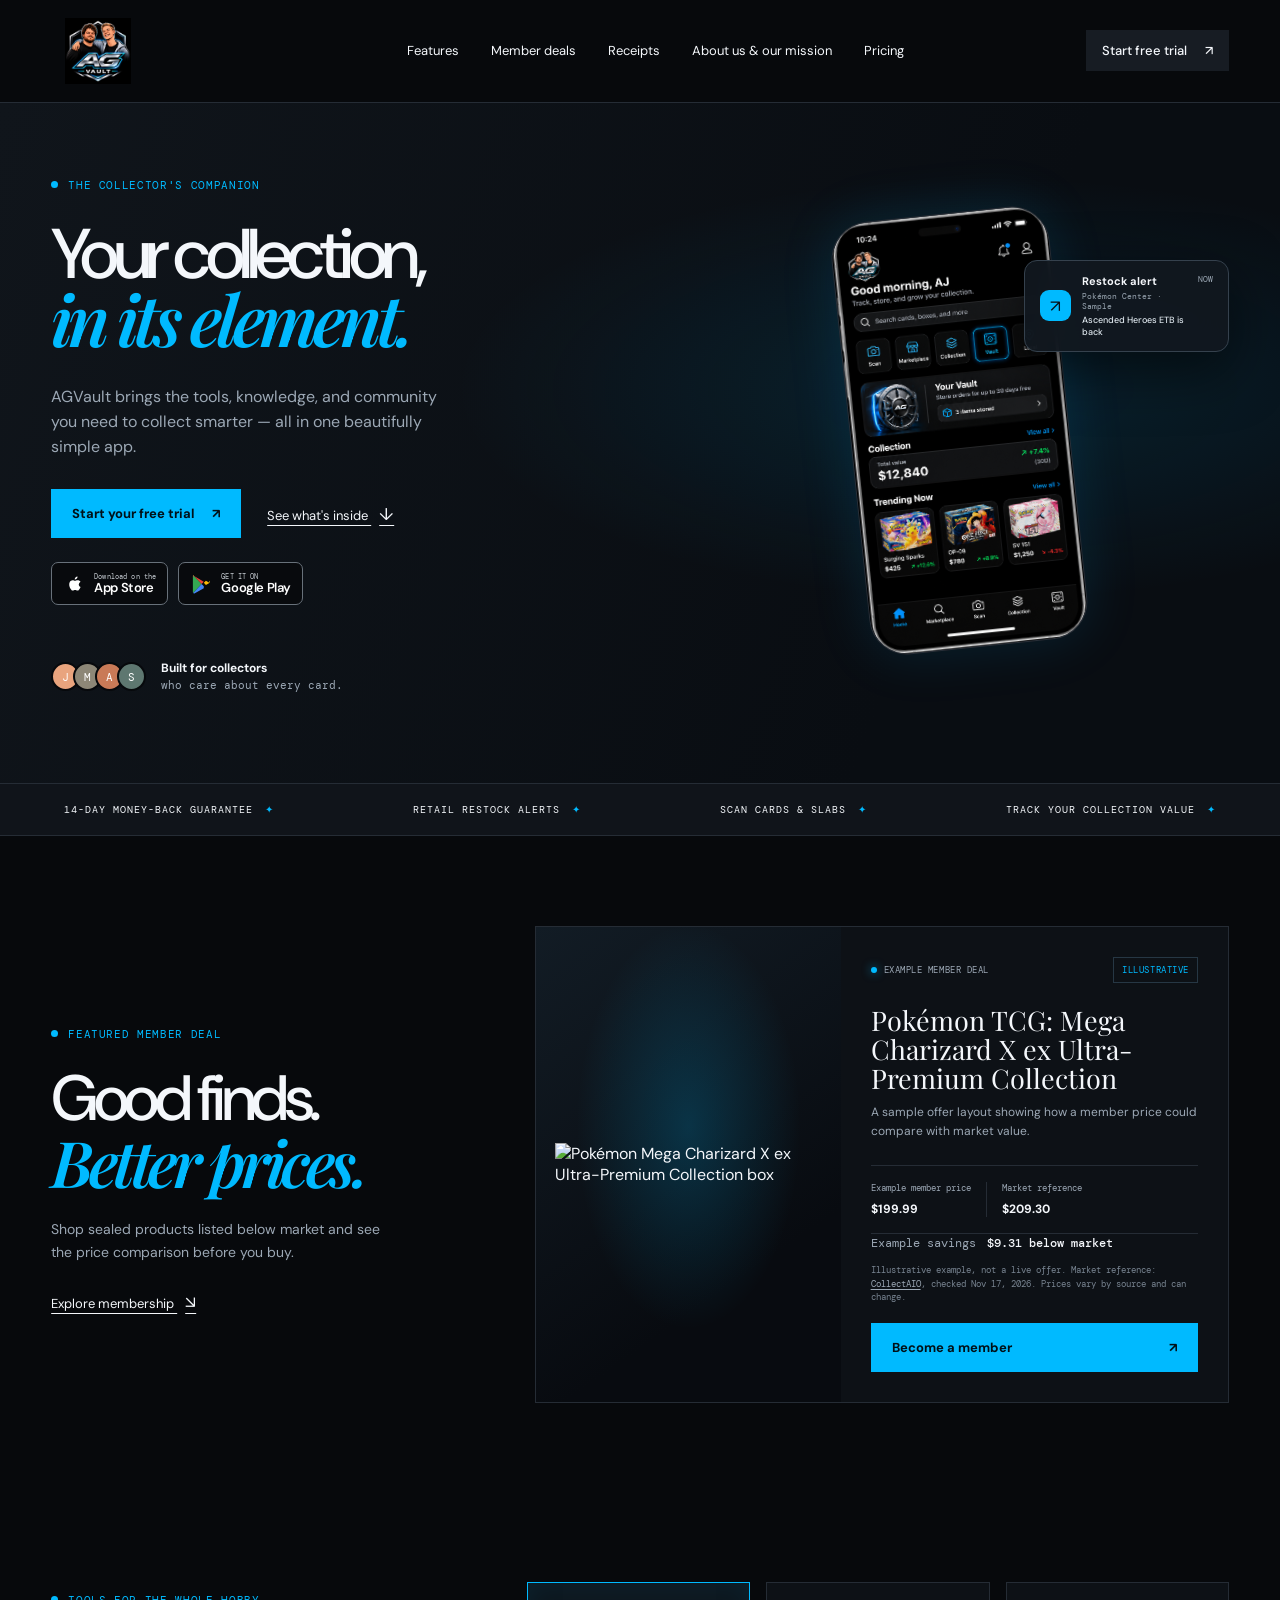
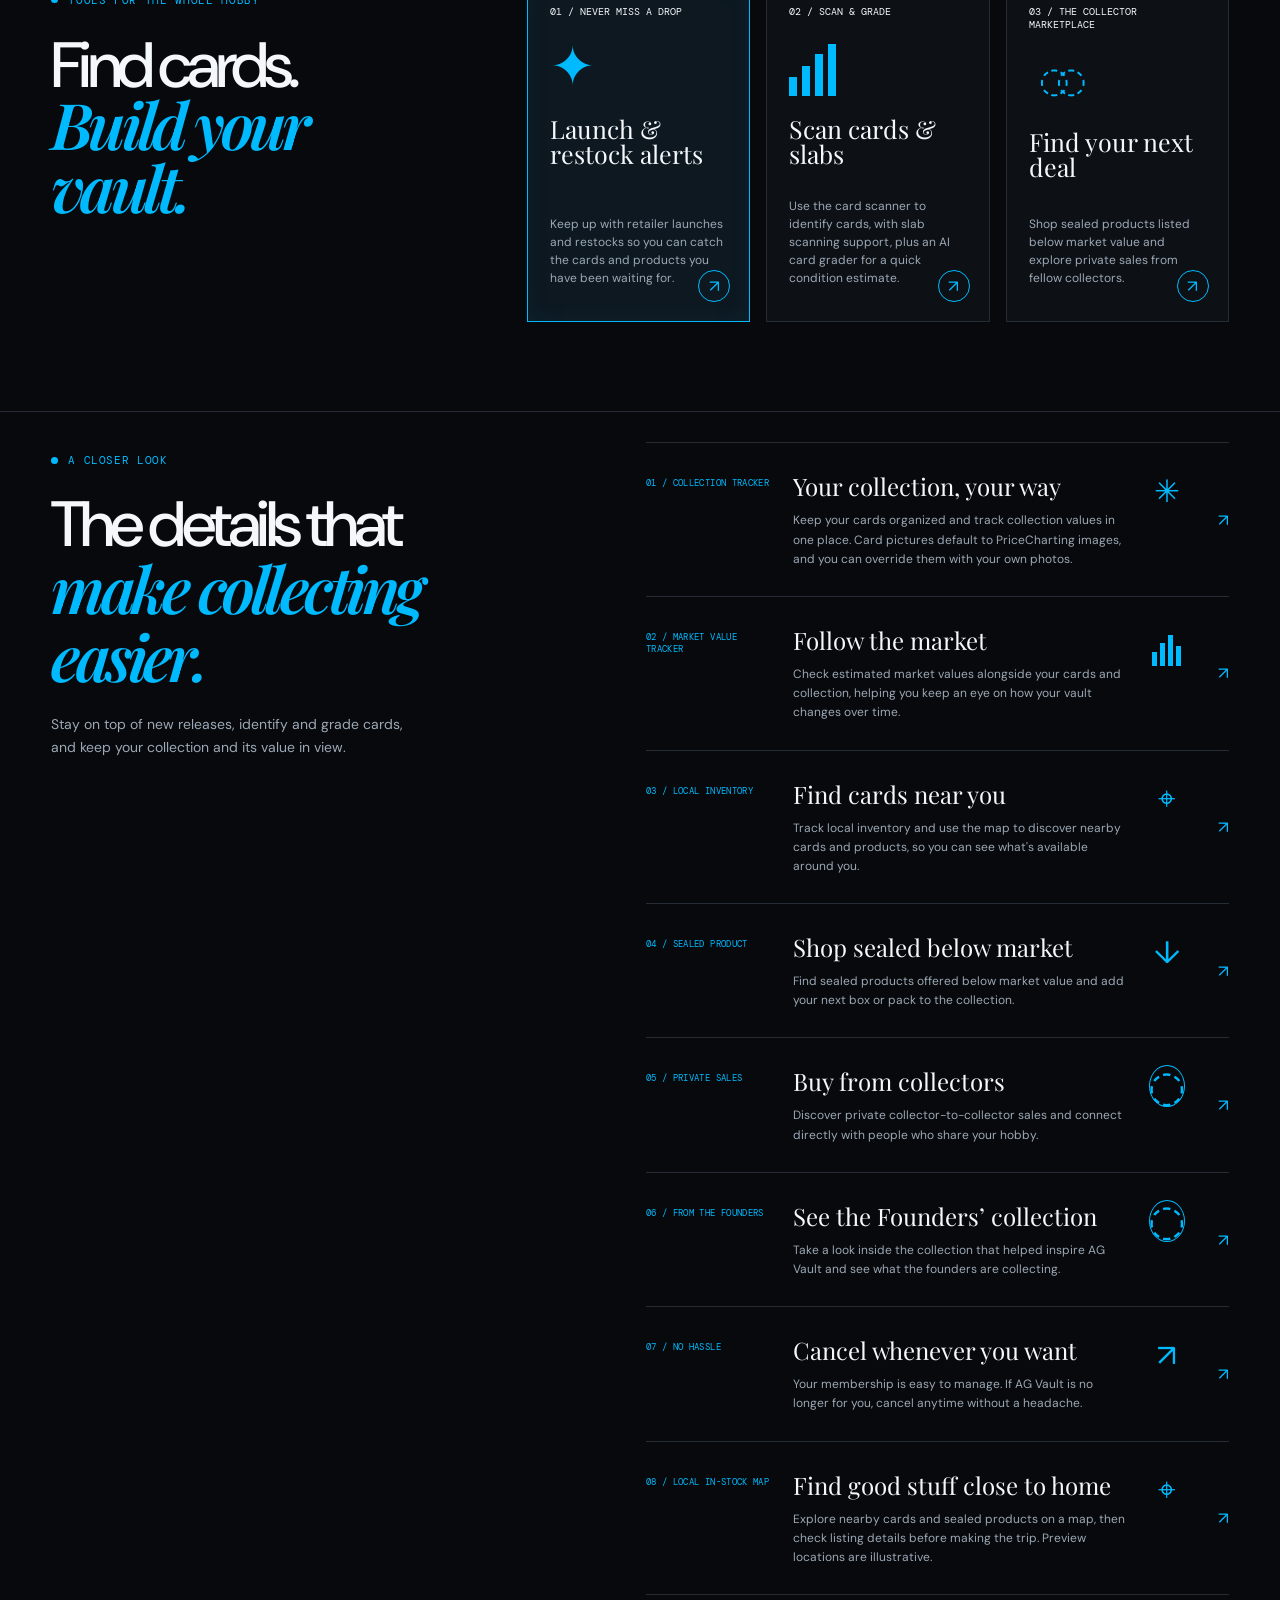
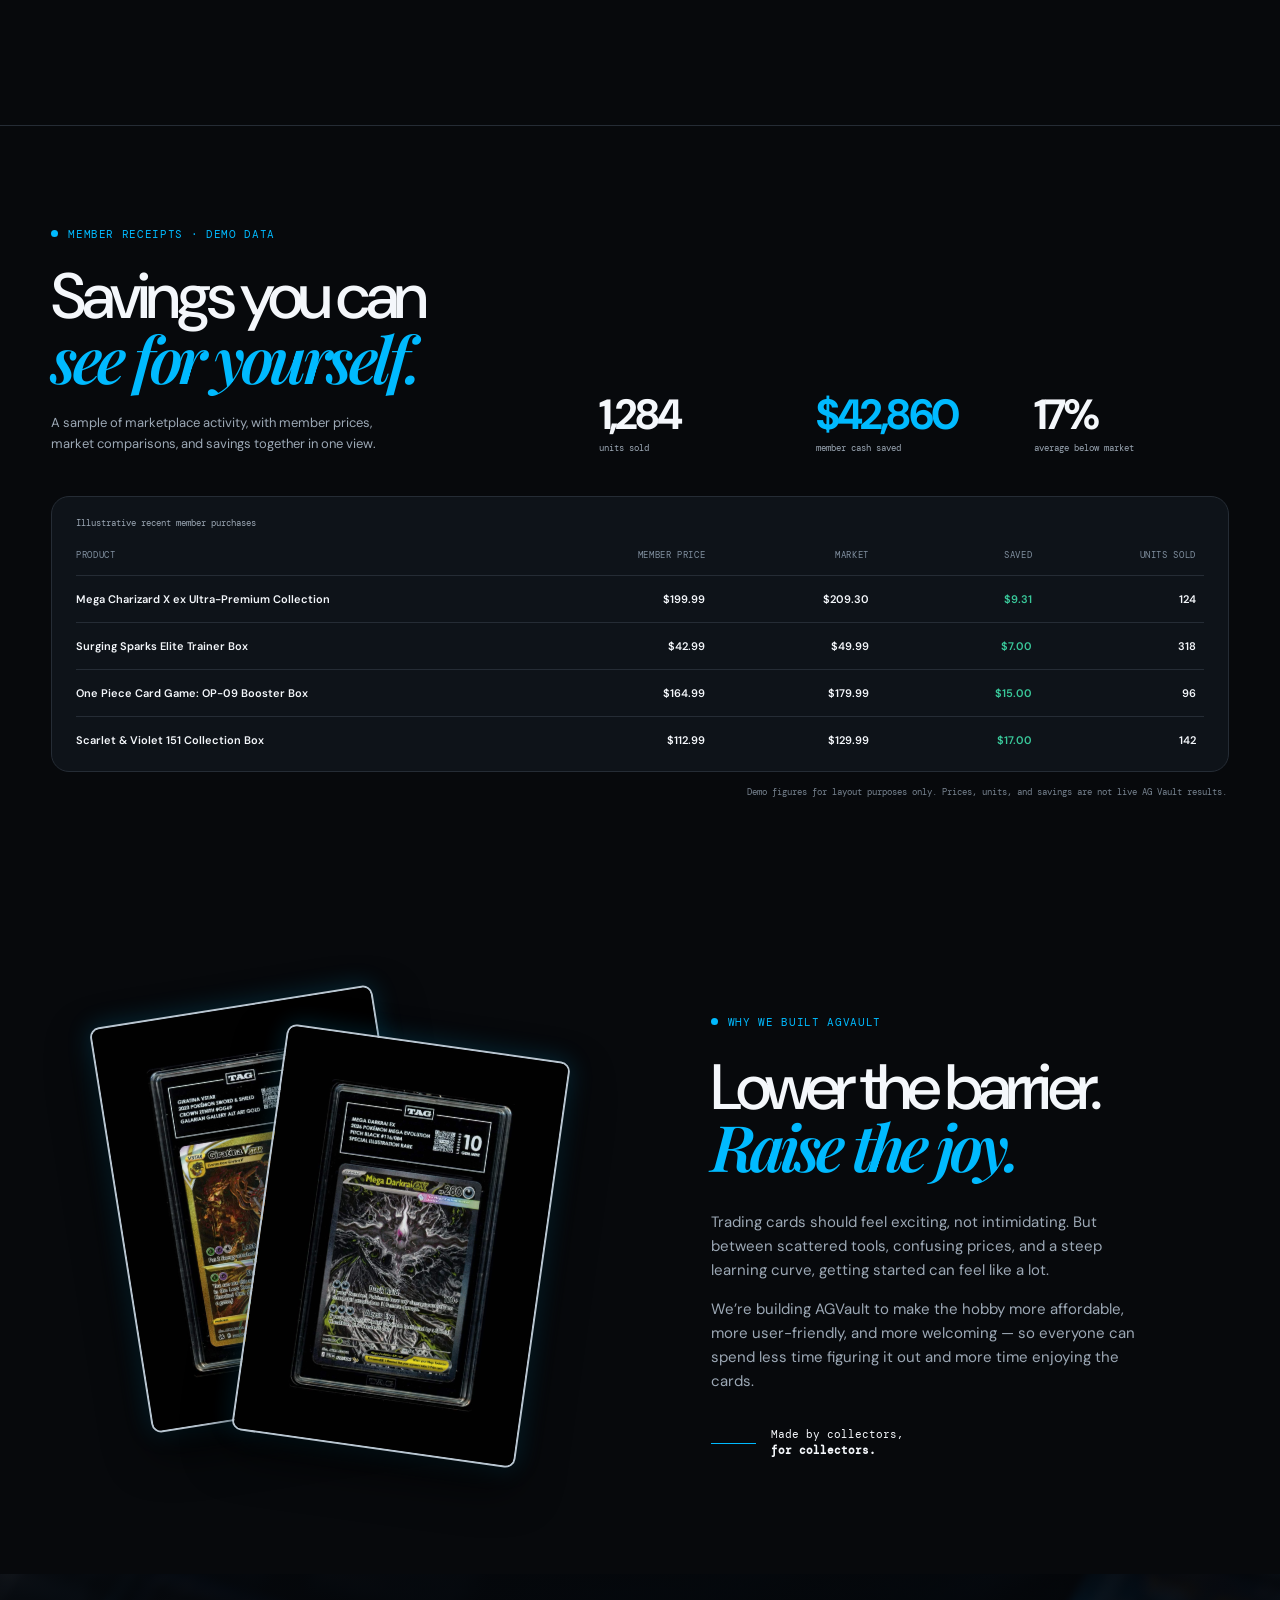
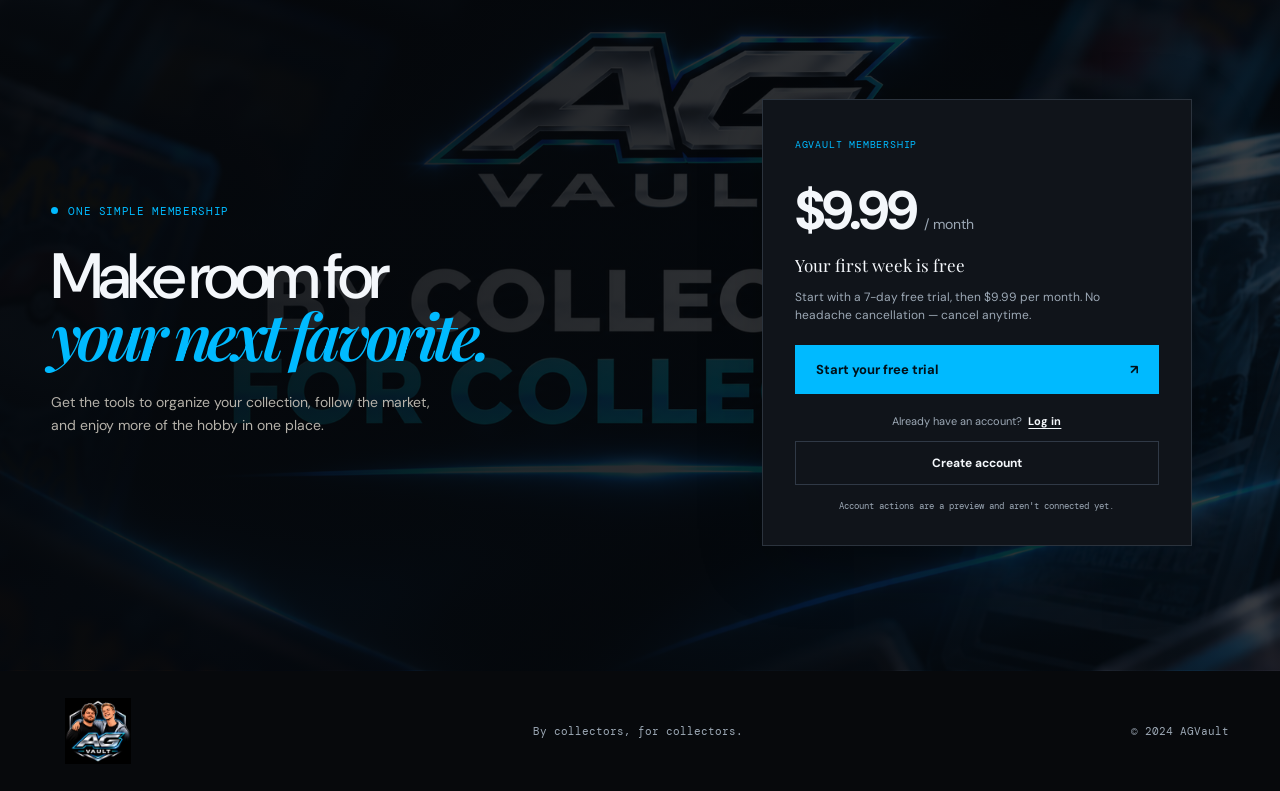
==== commit 16505cbb: "AJ + Codex tag team" ====
--- a/index.html
+++ b/index.html
@@ -3,118 +3,304 @@
   <head>
     <meta charset="UTF-8" />
     <meta name="viewport" content="width=device-width, initial-scale=1.0" />
-    <meta name="description" content="AGVault is the smarter home for your trading card collection." />
-    <title>AGVault — Your collection, secured</title>
+    <meta
+      name="description"
+      content="AGVault brings the tools and services trading card collectors need into one affordable, friendly app."
+    />
+    <title>AGVault — Your collection, in its element</title>
     <link rel="stylesheet" href="styles.css" />
   </head>
   <body>
-    <div class="page-shell">
-      <header class="site-header">
-        <a class="brand" href="#" aria-label="AGVault home">
-          <span class="brand-shield" aria-hidden="true"><span>AG</span></span>
-          <span>AG<span class="brand-muted">Vault</span></span>
-        </a>
-        <nav class="desktop-nav" aria-label="Main navigation">
-          <a class="active" href="#dashboard">Dashboard</a>
-          <a href="#collection">Collection</a>
-          <a href="#marketplace">Marketplace</a>
-          <a href="#features">How it works</a>
-        </nav>
-        <div class="header-actions">
-          <button class="icon-button" aria-label="Notifications">♧<span class="notification-dot"></span></button>
-          <a class="button button-outline" href="#waitlist">Get early access <span>↗</span></a>
-        </div>
-      </header>
-
-      <main id="dashboard">
-        <section class="dashboard-hero">
-          <div class="hero-copy">
-            <p class="eyebrow"><span class="live-dot"></span> Your personal card command center</p>
-            <h1>Good morning, <span>AJ</span></h1>
-            <p class="hero-lede">Track, store, and grow your collection.</p>
-          </div>
-          <div class="hero-status"><span class="status-pulse"></span> Market open <strong>9:41 AM</strong></div>
-        </section>
-
-        <section class="search-panel" aria-label="Search your collection">
-          <span class="search-icon" aria-hidden="true"></span>
-          <input id="card-search" type="search" placeholder="Search cards, boxes, and more" />
-          <kbd>⌘ K</kbd>
-        </section>
-
-        <section class="quick-actions" aria-label="Quick actions">
-          <a class="quick-action" href="#scan"><span class="action-icon camera-icon"></span><strong>Scan</strong><small>Add a card</small></a>
-          <a class="quick-action" href="#marketplace"><span class="action-icon shop-icon"></span><strong>Marketplace</strong><small>Buy & sell</small></a>
-          <a class="quick-action" href="#collection"><span class="action-icon stack-icon"></span><strong>Collection</strong><small>Browse cards</small></a>
-          <a class="quick-action selected" href="#vault"><span class="action-icon vault-icon"></span><strong>Vault</strong><small>Protected storage</small></a>
-          <a class="quick-action" href="#local"><span class="action-icon pin-icon"></span><strong>Local</strong><small>Find a show</small></a>
-        </section>
-
-        <section class="vault-banner" id="vault">
-          <div class="vault-art" aria-hidden="true"><span class="vault-ring"></span><span class="vault-center">AG</span></div>
-          <div class="vault-copy">
-            <p class="eyebrow">Storage, without the stress</p>
-            <h2>Your Vault</h2>
-            <p>Store orders for up to <strong>30 days free</strong></p>
-            <a class="vault-link" href="#waitlist"><span class="cube-icon">◇</span> 3 items stored <span class="arrow">›</span></a>
-          </div>
-        </section>
-
-        <section class="content-section" id="collection">
-          <div class="section-heading">
-            <div><p class="eyebrow">Your numbers</p><h2>Collection</h2></div>
-            <a href="#collection" class="view-all">View all <span>›</span></a>
-          </div>
-          <div class="value-card">
-            <div><span class="muted-label">Total value</span><strong>$12,840</strong></div>
-            <div class="value-change"><strong>↗ +7.4%</strong><span>(30D)</span></div>
-          </div>
-        </section>
-
-        <section class="content-section trending-section" id="marketplace">
-          <div class="section-heading">
-            <div><p class="eyebrow">Market watch</p><h2>Trending now</h2></div>
-            <a href="#marketplace" class="view-all">View all <span>›</span></a>
-          </div>
-          <div class="card-grid">
-            <article class="market-card">
-              <div class="product-art sparks"><span>⚡</span><b>POKÉMON</b></div>
-              <div class="market-info"><strong>Surging Sparks</strong><div><b>$425</b><span class="positive">↗ +12.6%</span></div></div>
-            </article>
-            <article class="market-card">
-              <div class="product-art one-piece"><span>ONE PIECE</span><b>OP-09</b></div>
-              <div class="market-info"><strong>OP-09</strong><div><b>$780</b><span class="positive">↗ +8.9%</span></div></div>
-            </article>
-            <article class="market-card">
-              <div class="product-art pokemon-151"><span>POKÉMON</span><b>151</b></div>
-              <div class="market-info"><strong>SV 151</strong><div><b>$1,250</b><span class="negative">↘ -4.3%</span></div></div>
-            </article>
-          </div>
-        </section>
-
-        <section class="feature-strip" id="features">
-          <div><span class="feature-number">01</span><span class="feature-icon-small">◈</span><strong>Know your collection</strong><p>One clear view of every card you own.</p></div>
-          <div><span class="feature-number">02</span><span class="feature-icon-small">↗</span><strong>Make smarter moves</strong><p>Live context for every buy, sell, and trade.</p></div>
-          <div><span class="feature-number">03</span><span class="feature-icon-small">✦</span><strong>Keep it protected</strong><p>Secure storage for the cards that matter.</p></div>
-        </section>
-
-        <section class="waitlist" id="waitlist">
-          <div><p class="eyebrow">The vault is opening soon</p><h2>Bring your collection<br /><span>home.</span></h2></div>
-          <form class="waitlist-form">
-            <label for="email">Get first access to AGVault</label>
-            <div class="input-row"><input id="email" type="email" placeholder="Your email address" required /><button class="button button-blue" type="submit">I'm in <span>↗</span></button></div>
-            <p class="form-note">No spam. Just good cards and early access.</p>
-            <p class="form-success" role="status" hidden>You're on the list — welcome to the vault.</p>
-          </form>
-        </section>
-      </main>
-
-      <footer class="site-footer">
-        <a class="brand" href="#" aria-label="AGVault home"><span class="brand-shield" aria-hidden="true"><span>AG</span></span><span>AG<span class="brand-muted">Vault</span></span></a>
-        <p>For the cards you love.</p>
-        <p>© 2026 AGVault</p>
-      </footer>
-    </div>
-    <script src="script.js"></script>
+    <header class="site-header">
+      <a class="brand" href="#" aria-label="AGVault home">
+        <img class="brand-logo" src="assets/agvault-logo.png" alt="AG Vault" />
+      </a>
+      <nav class="desktop-nav" aria-label="Main navigation">
+        <a href="#features">Features</a>
+        <a href="#member-deals">Member deals</a>
+        <a href="#receipts">Receipts</a>
+        <a href="about.html">About us &amp; our mission</a>
+        <a href="#pricing">Pricing</a>
+      </nav>
+      <a class="button button-small button-dark header-cta" href="trial.html">Start free trial <span>↗</span></a>
+    </header>
+
+    <main>
+      <section class="hero">
+        <div class="hero-copy">
+          <p class="eyebrow"><span class="eyebrow-dot"></span> The collector's companion</p>
+          <h1>Your collection,<br /><em>in its element.</em></h1>
+          <p class="hero-lede">
+            AGVault brings the tools, knowledge, and community you need to collect smarter — all in one beautifully simple app.
+          </p>
+          <div class="hero-actions">
+            <a class="button button-primary" href="trial.html">Start your free trial <span>↗</span></a>
+            <a class="text-link" href="#features">See what's inside <span>↓</span></a>
+          </div>
+          <div class="app-download-badges" aria-label="Mobile apps coming soon">
+            <span class="app-download-badge" aria-label="Available soon on the App Store">
+              <svg viewBox="0 0 24 24" aria-hidden="true"><path d="M16.37 12.72c.02 2.15 1.89 2.86 1.91 2.87-.02.05-.3 1.03-.99 2.04-.6.88-1.23 1.76-2.22 1.78-.97.02-1.29-.57-2.41-.57-1.11 0-1.47.55-2.38.59-.95.03-1.67-.95-2.28-1.82-1.24-1.79-2.19-5.05-.92-7.26.63-1.1 1.75-1.79 2.96-1.81.92-.02 1.79.63 2.41.63.62 0 1.78-.78 3-.67.51.02 1.94.21 2.86 1.59-.07.04-1.71 1-1.69 2.63ZM14.4 6.9c.5-.61.84-1.46.75-2.3-.73.03-1.61.49-2.13 1.1-.47.54-.88 1.41-.77 2.24.81.06 1.65-.41 2.15-1.04Z"/></svg>
+              <span><small>Download on the</small><strong>App Store</strong></span>
+            </span>
+            <span class="app-download-badge" aria-label="Available soon on Google Play">
+              <svg class="google-play-mark" viewBox="0 0 24 24" aria-hidden="true"><path fill="#34a853" d="M3.3 2.5c-.2.3-.3.7-.3 1.2v16.6c0 .5.1.9.3 1.2L12.1 12 3.3 2.5Z"/><path fill="#4285f4" d="m14.4 14.3-2.3-2.3-8.8 9.5c.4.5 1.1.6 1.8.2l9.3-5.3Z"/><path fill="#fbbc04" d="m20.2 10.6-3.6-2.1-2.2 2.3 2.2 2.2 3.6-2.1c1-.6 1-1.6 0-2.2v1.9Z"/><path fill="#ea4335" d="M3.3 2.5 12.1 12l2.3-2.4-9.3-5.3c-.7-.4-1.4-.3-1.8.2Z"/></svg>
+              <span><small>GET IT ON</small><strong>Google Play</strong></span>
+            </span>
+          </div>
+          <div class="hero-proof">
+            <div class="avatar-stack" aria-hidden="true">
+              <span class="avatar avatar-one">J</span>
+              <span class="avatar avatar-two">M</span>
+              <span class="avatar avatar-three">A</span>
+              <span class="avatar avatar-four">S</span>
+            </div>
+            <p><strong>Built for collectors</strong><br />who care about every card.</p>
+          </div>
+        </div>
+        <div class="hero-art" aria-label="AGVault app preview">
+          <img class="app-preview" src="assets/agvault-app-preview.png" alt="AGVault app home screen showing collection tools, vault storage, collection value, and trending cards" />
+          <div class="hero-restock-notice" aria-label="Sample restock alert preview">
+            <span class="restock-notice-icon" aria-hidden="true">↗</span>
+            <span class="restock-notice-copy"><strong>Restock alert</strong><span>Pokémon Center · Sample</span><b>Ascended Heroes ETB is back</b></span>
+            <span class="restock-notice-time">NOW</span>
+          </div>
+          <!--
+          <div class="burst burst-one">COLLECT<br />WITH INTENT</div>
+          <div class="burst burst-two">TRADE<br />WITH EASE</div>
+          <div class="card card-back"></div>
+          <div class="card card-main">
+            <div class="card-topline"><span>AG / 001</span><span>RARE</span></div>
+            <div class="card-illustration">
+              <div class="sun"></div>
+              <div class="mountain mountain-left"></div>
+              <div class="mountain mountain-right"></div>
+              <div class="lake"></div>
+              <div class="spark spark-a">✦</div>
+              <div class="spark spark-b">✦</div>
+            </div>
+            <div class="card-label">
+              <span class="card-category">THE ARCHIVE</span>
+              <strong>Find your next<br />favorite.</strong>
+              <span class="card-number">01 / 04</span>
+            </div>
+          </div>
+          <div class="floating-note"><span class="note-icon">↗</span><span><b>Everything<br />in one place.</b></span></div>
+          -->
+        </div>
+      </section>
+
+      <section class="ticker" aria-label="AGVault membership benefits">
+        <div>14-DAY MONEY-BACK GUARANTEE <span aria-hidden="true">✦</span></div>
+        <div>RETAIL RESTOCK ALERTS <span aria-hidden="true">✦</span></div>
+        <div>SCAN CARDS &amp; SLABS <span aria-hidden="true">✦</span></div>
+        <div>TRACK YOUR COLLECTION VALUE <span aria-hidden="true">✦</span></div>
+      </section>
+
+      <section class="member-deals section" id="member-deals" aria-labelledby="member-deals-title">
+        <div class="member-deals-heading">
+          <p class="eyebrow"><span class="eyebrow-dot"></span> Featured member deal</p>
+          <h2 id="member-deals-title">Good finds.<br /><em>Better prices.</em></h2>
+          <p>Shop sealed products listed below market and see the price comparison before you buy.</p>
+          <a class="text-link" href="#pricing">Explore membership <span>↘</span></a>
+        </div>
+        <article class="deal-card" aria-label="Illustrative member deal for the Pokémon Mega Charizard X ex Ultra-Premium Collection">
+          <div class="deal-art">
+            <img class="deal-product-image" src="https://www.tcghobby.com/cdn/shop/files/20026985_ALT02.jpg?v=1763540027" alt="Pokémon Mega Charizard X ex Ultra-Premium Collection box" loading="lazy" />
+          </div>
+          <div class="deal-info">
+            <div class="deal-status"><span><i></i> EXAMPLE MEMBER DEAL</span><span>ILLUSTRATIVE</span></div>
+            <h3>Pokémon TCG: Mega Charizard X ex Ultra-Premium Collection</h3>
+            <p>A sample offer layout showing how a member price could compare with market value.</p>
+            <div class="deal-price-row">
+              <div><span>Example member price</span><strong>$199.99</strong></div>
+              <span class="deal-price-divider" aria-hidden="true"></span>
+              <div><span>Market reference</span><strong>$209.30</strong></div>
+            </div>
+            <p class="deal-savings">Example savings <strong>$9.31 below market</strong></p>
+            <p class="deal-note">Illustrative example, not a live offer. Market reference: <a href="https://www.collectaio.com/focus/pokemon-upc-spc?dir=desc&amp;sort=confidence">CollectAIO</a>, checked Nov 17, 2026. Prices vary by source and can change.</p>
+            <a class="button button-primary deal-cta" href="trial.html">Become a member <span>↗</span></a>
+          </div>
+        </article>
+      </section>
+
+      <section class="features section" id="features">
+        <div class="section-intro">
+          <p class="eyebrow"><span class="eyebrow-dot"></span> Tools for the whole hobby</p>
+          <h2>Find cards.<br /><em>Build your vault.</em></h2>
+        </div>
+        <div class="feature-list">
+          <article class="feature-card feature-card-highlight">
+            <span class="feature-index">01 / NEVER MISS A DROP</span>
+            <div class="feature-icon icon-spark">✦</div>
+            <h3>Launch &amp; restock alerts</h3>
+            <p>Keep up with retailer launches and restocks so you can catch the cards and products you have been waiting for.</p>
+            <a href="#pricing" class="feature-arrow" aria-label="View membership pricing for collection tracking">↗</a>
+          </article>
+          <article class="feature-card">
+            <span class="feature-index">02 / SCAN &amp; GRADE</span>
+            <div class="feature-icon icon-chart"><i></i><i></i><i></i><i></i></div>
+            <h3>Scan cards &amp; slabs</h3>
+            <p>Use the card scanner to identify cards, with slab scanning support, plus an AI card grader for a quick condition estimate.</p>
+            <a href="card-scanner.html" class="feature-arrow" aria-label="Learn about card scanning and data sources">↗</a>
+          </article>
+          <article class="feature-card">
+            <span class="feature-index">03 / THE COLLECTOR MARKETPLACE</span>
+            <div class="feature-icon icon-people">◌◌</div>
+            <h3>Find your next deal</h3>
+            <p>Shop sealed products listed below market value and explore private sales from fellow collectors.</p>
+            <a href="#pricing" class="feature-arrow" aria-label="View membership pricing for the community">↗</a>
+          </article>
+        </div>
+      </section>
+
+      <section class="app-details section" aria-labelledby="app-details-title">
+        <div class="app-details-heading">
+          <p class="eyebrow"><span class="eyebrow-dot"></span> A closer look</p>
+          <h2 id="app-details-title">The details that<br /><em>make collecting easier.</em></h2>
+          <p class="app-details-lede">Stay on top of new releases, identify and grade cards, and keep your collection and its value in view.</p>
+        </div>
+        <div class="app-details-list">
+          <a class="app-detail app-detail-link" href="collection-tracker.html">
+            <span class="app-detail-number">01 / COLLECTION TRACKER</span>
+            <div>
+              <h3>Your collection, your way</h3>
+              <p>Keep your cards organized and track collection values in one place. Card pictures default to PriceCharting images, and you can override them with your own photos.</p>
+            </div>
+            <span class="app-detail-mark" aria-hidden="true">✳</span>
+          </a>
+          <a class="app-detail app-detail-link" href="market-value-tracker.html">
+            <span class="app-detail-number">02 / MARKET VALUE TRACKER</span>
+            <div>
+              <h3>Follow the market</h3>
+              <p>Check estimated market values alongside your cards and collection, helping you keep an eye on how your vault changes over time.</p>
+            </div>
+            <span class="app-detail-mark app-detail-bars" aria-hidden="true"><i></i><i></i><i></i><i></i></span>
+          </a>
+          <a class="app-detail app-detail-link" href="local-inventory.html">
+            <span class="app-detail-number">03 / LOCAL INVENTORY</span>
+            <div>
+              <h3>Find cards near you</h3>
+              <p>Track local inventory and use the map to discover nearby cards and products, so you can see what's available around you.</p>
+            </div>
+            <span class="app-detail-mark" aria-hidden="true">⌖</span>
+          </a>
+          <a class="app-detail app-detail-link" href="sealed-products.html">
+            <span class="app-detail-number">04 / SEALED PRODUCT</span>
+            <div>
+              <h3>Shop sealed below market</h3>
+              <p>Find sealed products offered below market value and add your next box or pack to the collection.</p>
+            </div>
+            <span class="app-detail-mark" aria-hidden="true">↓</span>
+          </a>
+          <a class="app-detail app-detail-link" href="private-sales.html">
+            <span class="app-detail-number">05 / PRIVATE SALES</span>
+            <div>
+              <h3>Buy from collectors</h3>
+              <p>Discover private collector-to-collector sales and connect directly with people who share your hobby.</p>
+            </div>
+            <span class="app-detail-mark app-detail-orbit" aria-hidden="true">◌</span>
+          </a>
+          <a class="app-detail app-detail-link" href="founders-collection.html">
+            <span class="app-detail-number">06 / FROM THE FOUNDERS</span>
+            <div>
+              <h3>See the Founders’ collection</h3>
+              <p>Take a look inside the collection that helped inspire AG Vault and see what the founders are collecting.</p>
+            </div>
+            <span class="app-detail-mark app-detail-orbit" aria-hidden="true">◌</span>
+          </a>
+          <a class="app-detail app-detail-link" href="cancel-anytime.html">
+            <span class="app-detail-number">07 / NO HASSLE</span>
+            <div>
+              <h3>Cancel whenever you want</h3>
+              <p>Your membership is easy to manage. If AG Vault is no longer for you, cancel anytime without a headache.</p>
+            </div>
+            <span class="app-detail-mark" aria-hidden="true">↗</span>
+          </a>
+          <a class="app-detail app-detail-link" href="local-in-stock-map.html">
+            <span class="app-detail-number">08 / LOCAL IN-STOCK MAP</span>
+            <div>
+              <h3>Find good stuff close to home</h3>
+              <p>Explore nearby cards and sealed products on a map, then check listing details before making the trip. Preview locations are illustrative.</p>
+            </div>
+            <span class="app-detail-mark" aria-hidden="true">⌖</span>
+          </a>
+        </div>
+      </section>
+
+      <section class="receipts section" id="receipts" aria-labelledby="receipts-title">
+        <div class="receipts-header">
+          <div class="receipts-copy">
+            <p class="eyebrow"><span class="eyebrow-dot"></span> Member receipts · demo data</p>
+            <h2 id="receipts-title">Savings you can<br /><em>see for yourself.</em></h2>
+            <p>A sample of marketplace activity, with member prices, market comparisons, and savings together in one view.</p>
+          </div>
+          <div class="receipt-stats" aria-label="Illustrative member marketplace statistics">
+            <div class="receipt-stat"><strong>1,284</strong><span>units sold</span></div>
+            <div class="receipt-stat receipt-stat-highlight"><strong>$42,860</strong><span>member cash saved</span></div>
+            <div class="receipt-stat"><strong>17%</strong><span>average below market</span></div>
+          </div>
+        </div>
+        <div class="receipt-table-panel">
+          <table class="receipt-table">
+            <caption>Illustrative recent member purchases</caption>
+            <thead>
+              <tr><th scope="col">Product</th><th scope="col">Member price</th><th scope="col">Market</th><th scope="col">Saved</th><th scope="col">Units sold</th></tr>
+            </thead>
+            <tbody>
+              <tr><td data-label="Product">Mega Charizard X ex Ultra-Premium Collection</td><td data-label="Member price">$199.99</td><td data-label="Market">$209.30</td><td class="receipt-saved" data-label="Saved">$9.31</td><td data-label="Units sold">124</td></tr>
+              <tr><td data-label="Product">Surging Sparks Elite Trainer Box</td><td data-label="Member price">$42.99</td><td data-label="Market">$49.99</td><td class="receipt-saved" data-label="Saved">$7.00</td><td data-label="Units sold">318</td></tr>
+              <tr><td data-label="Product">One Piece Card Game: OP-09 Booster Box</td><td data-label="Member price">$164.99</td><td data-label="Market">$179.99</td><td class="receipt-saved" data-label="Saved">$15.00</td><td data-label="Units sold">96</td></tr>
+              <tr><td data-label="Product">Scarlet &amp; Violet 151 Collection Box</td><td data-label="Member price">$112.99</td><td data-label="Market">$129.99</td><td class="receipt-saved" data-label="Saved">$17.00</td><td data-label="Units sold">142</td></tr>
+            </tbody>
+          </table>
+        </div>
+        <p class="receipt-note">Demo figures for layout purposes only. Prices, units, and savings are not live AG Vault results.</p>
+      </section>
+
+      <section class="story section" id="story">
+        <div class="story-image">
+          <img class="story-slab story-slab-back" src="assets/card-giratina-vstar.jpg" alt="Giratina VSTAR graded card slab" />
+          <img class="story-slab story-slab-front" src="assets/card-mega-darkrai.jpg" alt="Mega Darkrai EX graded card slab" />
+        </div>
+        <div class="story-copy">
+          <p class="eyebrow"><span class="eyebrow-dot"></span> Why we built AGVault</p>
+          <h2>Lower the barrier.<br /><em>Raise the joy.</em></h2>
+          <p>
+            Trading cards should feel exciting, not intimidating. But between scattered tools, confusing prices, and a steep learning curve, getting started can feel like a lot.
+          </p>
+          <p>
+            We’re building AGVault to make the hobby more affordable, more user-friendly, and more welcoming — so everyone can spend less time figuring it out and more time enjoying the cards.
+          </p>
+          <div class="signature"><span class="signature-line"></span><span>Made by collectors,<br /><strong>for collectors.</strong></span></div>
+        </div>
+      </section>
+
+      <section class="pricing section" id="pricing">
+        <div class="pricing-copy">
+          <p class="eyebrow eyebrow-light"><span class="eyebrow-dot"></span> One simple membership</p>
+          <h2>Make room for<br /><em>your next favorite.</em></h2>
+          <p>Get the tools to organize your collection, follow the market, and enjoy more of the hobby in one place.</p>
+        </div>
+        <div class="pricing-card">
+          <span class="pricing-kicker">AGVAULT MEMBERSHIP</span>
+          <p class="pricing-price"><strong>$9.99</strong><span>/ month</span></p>
+          <p class="pricing-trial">Your first week is free</p>
+          <p class="pricing-terms">Start with a 7-day free trial, then $9.99 per month. No headache cancellation — cancel anytime.</p>
+          <a class="button button-primary pricing-cta" href="trial.html">Start your free trial <span>↗</span></a>
+          <div class="account-actions" id="account-actions">
+            <span>Already have an account?</span>
+            <a class="account-link" href="#account-actions">Log in</a>
+          </div>
+          <a class="create-account" href="#account-actions">Create account</a>
+          <p class="pricing-mock-note">Account actions are a preview and aren't connected yet.</p>
+        </div>
+      </section>
+    </main>
+
+    <footer class="site-footer">
+      <a class="brand" href="#" aria-label="AG Vault home"><img class="brand-logo" src="assets/agvault-logo.png" alt="AG Vault" /></a>
+      <p>By collectors, for collectors.</p>
+      <p>© 2024 AGVault</p>
+    </footer>
   </body>
 </html>
--- a/styles.css
+++ b/styles.css
@@ -1,83 +1,449 @@
+@import url('https://fonts.googleapis.com/css2?family=DM+Mono:wght@400;500&family=DM+Sans:wght@400;500;700&family=Playfair+Display:ital,wght@0,600;1,600;1,700&display=swap');
+
 :root {
-  --black: #050607;
-  --panel: #111416;
-  --panel-light: #191c1f;
-  --line: #303438;
-  --muted: #9ba1ab;
-  --white: #f5f7fa;
-  --blue: #08a9ff;
-  --green: #00e980;
-  --red: #ff414c;
+  --ink: #1c1c1a;
+  --paper: #f2efe8;
+  --cream: #faf8f3;
+  --orange: #e85c32;
+  --yellow: #f2d85b;
+  --muted: #746f67;
+  --line: #d7d2c9;
 }
 
 * { box-sizing: border-box; }
 html { scroll-behavior: smooth; }
-body { background: var(--black); color: var(--white); font-family: Inter, Arial, sans-serif; margin: 0; }
-body:before { background: radial-gradient(circle at 50% 0, rgba(0, 144, 255, .09), transparent 34rem); content: ""; height: 100%; left: 0; pointer-events: none; position: fixed; top: 0; width: 100%; }
+body { margin: 0; color: var(--ink); background: var(--paper); font-family: 'DM Sans', sans-serif; }
 a { color: inherit; text-decoration: none; }
-button, input { font: inherit; }
-.page-shell { margin: auto; max-width: 1440px; position: relative; }
-.site-header { align-items: center; border-bottom: 1px solid rgba(255,255,255,.08); display: flex; gap: 30px; justify-content: space-between; padding: 22px 5vw; }
-.brand { align-items: center; display: inline-flex; font-size: 19px; font-weight: 800; gap: 10px; letter-spacing: -.06em; white-space: nowrap; }
-.brand-muted { color: #78818d; font-weight: 500; }
-.brand-shield { align-items: center; background: linear-gradient(145deg, #30c6ff, #0062b5); clip-path: polygon(50% 0, 93% 20%, 81% 75%, 50% 100%, 19% 75%, 7% 20%); display: flex; height: 30px; justify-content: center; width: 28px; }
-.brand-shield span { color: white; font-size: 9px; letter-spacing: -.08em; }
-.desktop-nav { display: flex; gap: 29px; margin-left: auto; margin-right: auto; }
-.desktop-nav a { color: var(--muted); font-size: 12px; transition: color .2s; }
-.desktop-nav a:hover, .desktop-nav a.active { color: var(--white); }
-.desktop-nav a.active:after { background: var(--blue); border-radius: 50%; content: ""; display: inline-block; height: 4px; margin: 0 0 2px 6px; width: 4px; }
-.header-actions { align-items: center; display: flex; gap: 19px; }
-.icon-button { background: none; border: 0; color: var(--white); cursor: pointer; font-size: 25px; position: relative; transform: rotate(180deg); }
-.notification-dot { background: var(--blue); border: 2px solid var(--black); border-radius: 50%; height: 8px; position: absolute; right: -1px; top: 1px; width: 8px; }
-.button { border: 1px solid transparent; cursor: pointer; display: inline-flex; font-size: 12px; font-weight: 700; gap: 18px; padding: 13px 17px; transition: transform .2s, background .2s; }
-.button:hover { transform: translateY(-2px); }
-.button-outline { border-color: var(--line); color: var(--white); }
-.button-blue { background: var(--blue); color: #00131e; }
-main { padding: 55px 5vw 0; }
-.dashboard-hero { align-items: end; display: flex; justify-content: space-between; }
-.eyebrow { color: var(--blue); font-size: 10px; font-weight: 700; letter-spacing: .13em; margin: 0 0 12px; text-transform: uppercase; }
-.live-dot, .status-pulse { background: var(--blue); border-radius: 50%; display: inline-block; height: 6px; margin-right: 7px; width: 6px; }
-h1, h2, p { margin-top: 0; }
-h1 { font-size: clamp(42px, 5vw, 72px); letter-spacing: -.075em; line-height: .96; margin-bottom: 13px; }
-h1 span, .waitlist h2 span { color: var(--blue); }
-.hero-lede { color: var(--muted); font-size: 17px; margin-bottom: 0; }
-.hero-status { color: var(--muted); font-size: 11px; padding-bottom: 8px; }
-.hero-status strong { color: var(--white); font-weight: 500; margin-left: 18px; }
-.search-panel { align-items: center; background: var(--panel); border: 1px solid var(--line); border-radius: 50px; display: flex; gap: 16px; margin: 45px 0 24px; padding: 17px 24px; }
-.search-panel input { background: none; border: 0; color: var(--white); flex: 1; font-size: 16px; outline: 0; }
-.search-panel input::placeholder { color: #8d929a; }
-.search-icon { border: 3px solid var(--white); border-radius: 50%; height: 20px; position: relative; width: 20px; }
-.search-icon:after { background: var(--white); bottom: -7px; content: ""; height: 9px; position: absolute; right: -5px; transform: rotate(-45deg); width: 3px; }
-kbd { border: 1px solid var(--line); border-radius: 5px; color: var(--muted); font-size: 10px; padding: 5px 8px; }
-.quick-actions { display: grid; gap: 14px; grid-template-columns: repeat(5, 1fr); }
-.quick-action { align-items: center; background: linear-gradient(150deg, #151719, #0d0f10); border: 1px solid var(--line); border-radius: 19px; display: flex; flex-direction: column; min-height: 135px; padding: 21px 10px 15px; transition: border-color .2s, box-shadow .2s, transform .2s; }
-.quick-action:hover, .quick-action.selected { border-color: var(--blue); box-shadow: 0 0 23px rgba(0, 169, 255, .23); transform: translateY(-2px); }
-.quick-action.selected strong { color: var(--blue); }
-.action-icon { display: block; height: 35px; margin-bottom: 14px; position: relative; width: 40px; }
-.quick-action strong { font-size: 14px; }
-.quick-action small { color: var(--muted); font-size: 10px; margin-top: 7px; }
-.camera-icon:before { border: 3px solid var(--blue); border-radius: 5px; content: ""; inset: 7px 1px 0; position: absolute; }
-.camera-icon:after { border: 3px solid var(--blue); border-radius: 50%; content: ""; height: 9px; left: 14px; position: absolute; top: 14px; width: 9px; }
-.shop-icon:before { border: 3px solid var(--blue); border-radius: 4px; content: ""; height: 18px; left: 4px; position: absolute; top: 13px; width: 30px; }
-.shop-icon:after { border-bottom: 3px solid var(--blue); border-left: 3px solid var(--blue); border-right: 3px solid var(--blue); content: ""; height: 10px; left: 6px; position: absolute; top: 3px; width: 26px; }
-.stack-icon:before { border-bottom: 3px solid var(--blue); border-left: 3px solid var(--blue); border-right: 3px solid var(--blue); content: ""; height: 16px; left: 7px; position: absolute; top: 11px; transform: skewY(29deg); width: 25px; }
-.stack-icon:after { border-bottom: 3px solid var(--blue); border-left: 3px solid var(--blue); border-right: 3px solid var(--blue); content: ""; height: 16px; left: 7px; position: absolute; top: 2px; transform: skewY(29deg); width: 25px; }
-.vault-icon { border: 3px solid var(--blue); border-radius: 5px; }.vault-icon:before { border: 3px dotted var(--blue); border-radius: 50%; content: ""; inset: 6px; position: absolute; }
-.pin-icon:before { border: 3px solid var(--blue); border-radius: 50% 50% 50% 0; content: ""; height: 23px; left: 8px; position: absolute; top: 1px; transform: rotate(-45deg); width: 23px; }
-.vault-banner { align-items: center; background: linear-gradient(100deg, #10171d, #171a1c); border: 1px solid var(--line); border-radius: 25px; display: flex; gap: 42px; margin-top: 38px; min-height: 210px; overflow: hidden; padding: 24px 6%; position: relative; }
-.vault-banner:after { background: radial-gradient(circle, rgba(0, 163, 255, .2), transparent 65%); content: ""; height: 300px; left: -40px; position: absolute; top: -50px; width: 330px; }
-.vault-art { align-items: center; background: radial-gradient(circle at 34% 45%, #788896, #18212a 35%, #040506 68%); border: 5px solid #536576; border-radius: 50%; box-shadow: -10px 0 26px #008dff, inset 0 0 25px #0e1114; display: flex; height: 155px; justify-content: center; position: relative; width: 155px; z-index: 1; }
-.vault-ring { border: 3px dashed #aab9c5; border-radius: 50%; height: 113px; position: absolute; width: 113px; }
-.vault-center { align-items: center; background: #101418; border: 3px solid #8997a2; border-radius: 50%; display: flex; font-size: 24px; font-weight: 800; height: 59px; justify-content: center; width: 59px; }
-.vault-copy { border-left: 2px solid #384149; padding-left: 38px; position: relative; z-index: 1; }.vault-copy .eyebrow { margin-bottom: 8px; }
-.vault-copy h2, .section-heading h2 { font-size: 28px; letter-spacing: -.06em; margin: 0 0 7px; }
-.vault-copy > p:not(.eyebrow) { color: var(--muted); margin: 0 0 18px; }.vault-copy > p strong { color: var(--white); }
-.vault-link { align-items: center; background: #202327; border: 1px solid #363b40; border-radius: 17px; display: flex; gap: 13px; max-width: 450px; padding: 13px 16px; }.cube-icon { color: var(--blue); font-size: 28px; }.arrow { font-size: 27px; margin-left: auto; }
-.content-section { margin-top: 46px; }.section-heading { align-items: end; display: flex; justify-content: space-between; margin: 0 5px 15px; }.section-heading .eyebrow { margin-bottom: 6px; }.view-all { color: var(--blue); font-size: 13px; font-weight: 600; }.view-all span { font-size: 24px; vertical-align: -2px; }
-.value-card { align-items: center; background: linear-gradient(100deg, #16191c, #111315); border: 1px solid var(--line); border-radius: 21px; display: flex; justify-content: space-between; padding: 21px 30px; }.muted-label, .value-change span { color: var(--muted); display: block; font-size: 13px; }.value-card > div:first-child strong { display: block; font-size: 42px; letter-spacing: -.06em; margin-top: 4px; }.value-change { text-align: right; }.value-change strong { color: var(--green); display: block; font-size: 21px; margin-bottom: 7px; }
-.trending-section { padding-bottom: 50px; }.card-grid { display: grid; gap: 16px; grid-template-columns: repeat(3, 1fr); }.market-card { background: #111416; border: 1px solid var(--line); border-radius: 21px; overflow: hidden; }.product-art { align-items: center; display: flex; flex-direction: column; height: 155px; justify-content: center; margin: 14px; overflow: hidden; position: relative; }.product-art:before { background: repeating-linear-gradient(15deg, rgba(255,255,255,.12) 0 2px, transparent 2px 8px); content: ""; inset: 0; opacity: .45; position: absolute; }.product-art span { font-size: 23px; font-weight: 800; letter-spacing: -.08em; position: relative; text-shadow: 2px 2px 0 rgba(0,0,0,.7); transform: rotate(-7deg); }.product-art b { bottom: 20px; font-size: 11px; position: absolute; right: 16px; transform: rotate(-8deg); }.sparks { background: linear-gradient(145deg, #f8cc29, #e74436 48%, #6245aa); }.sparks span { color: #ffe83d; }.one-piece { background: linear-gradient(145deg, #062850, #188ed3 54%, #f5a32c); }.one-piece span { font-size: 17px; }.pokemon-151 { background: linear-gradient(145deg, #fff, #f4a8d1); color: #e83a78; }.pokemon-151 span { font-size: 16px; }.market-info { padding: 0 18px 19px; }.market-info > strong { display: block; font-size: 16px; margin-bottom: 12px; }.market-info div { align-items: center; display: flex; justify-content: space-between; }.market-info b { font-size: 21px; }.positive, .negative { font-size: 14px; font-weight: 700; }.positive { color: var(--green); }.negative { color: var(--red); }
-.feature-strip { border-bottom: 1px solid var(--line); border-top: 1px solid var(--line); display: grid; gap: 35px; grid-template-columns: repeat(3, 1fr); padding: 35px 0; }.feature-strip > div { display: grid; grid-template-columns: 35px 36px 1fr; }.feature-number { color: var(--blue); font-size: 10px; }.feature-icon-small { color: var(--blue); font-size: 24px; grid-row: span 2; }.feature-strip strong { font-size: 14px; }.feature-strip p { color: var(--muted); font-size: 11px; grid-column: 3; margin: 6px 0 0; }
-.waitlist { align-items: end; background: #0c1013; border: 1px solid var(--line); border-radius: 26px; display: grid; gap: 10%; grid-template-columns: 1fr 1fr; margin-top: 70px; padding: 58px 7%; }.waitlist h2 { font-size: clamp(34px, 5vw, 58px); letter-spacing: -.07em; line-height: .98; margin: 0; }.waitlist-form label { display: block; font-size: 11px; margin-bottom: 14px; }.input-row { border-bottom: 1px solid #495057; display: flex; gap: 12px; padding-bottom: 10px; }.input-row input { background: transparent; border: 0; color: var(--white); flex: 1; min-width: 0; outline: 0; }.input-row input::placeholder { color: #7e8791; }.form-note, .form-success { color: var(--muted); font-size: 10px; margin: 14px 0 0; }.form-success { color: var(--green); }
-.site-footer { align-items: center; color: var(--muted); display: flex; font-size: 11px; justify-content: space-between; padding: 35px 5vw; }.site-footer .brand { color: var(--white); font-size: 16px; }.site-footer p { margin: 0; }
-@media (max-width: 800px) { .site-header { padding: 20px 6vw; }.desktop-nav { display: none; } main { padding: 42px 6vw 0; }.dashboard-hero { align-items: start; flex-direction: column; gap: 18px; }.hero-status { padding: 0; }.search-panel { margin-top: 32px; }.quick-actions { grid-template-columns: repeat(3, 1fr); }.quick-action { min-height: 120px; }.quick-action:nth-child(4), .quick-action:nth-child(5) { grid-column: span 1; }.vault-banner { align-items: start; gap: 24px; padding: 20px; }.vault-art { height: 110px; width: 110px; }.vault-ring { height: 79px; width: 79px; }.vault-center { font-size: 16px; height: 45px; width: 45px; }.vault-copy { padding-left: 20px; }.vault-copy h2 { font-size: 23px; }.vault-link { font-size: 12px; }.card-grid { gap: 10px; }.product-art { height: 115px; margin: 9px; }.product-art span { font-size: 15px; }.market-info { padding: 0 11px 14px; }.market-info > strong { font-size: 12px; }.market-info b { font-size: 16px; }.positive, .negative { font-size: 10px; }.waitlist { display: block; padding: 38px 25px; }.waitlist-form { margin-top: 38px; }.site-footer { align-items: start; flex-direction: column; gap: 14px; padding: 30px 6vw; } }
-@media (max-width: 480px) { .header-actions .icon-button { display: none; }.header-actions .button { font-size: 10px; padding: 10px; }.hero-lede { font-size: 15px; }.quick-actions { grid-template-columns: repeat(2, 1fr); }.quick-action:last-child { grid-column: span 2; }.vault-banner { display: block; }.vault-art { margin: 0 auto 20px; }.vault-copy { border-left: 0; border-top: 1px solid #384149; padding: 20px 0 0; }.value-card { padding: 18px 19px; }.value-card > div:first-child strong { font-size: 31px; }.value-change strong { font-size: 16px; }.feature-strip { display: block; }.feature-strip > div { margin-bottom: 25px; }.feature-strip > div:last-child { margin-bottom: 0; }.input-row { align-items: stretch; flex-direction: column; }.input-row .button { justify-content: space-between; } }
+.site-header { align-items: center; display: flex; justify-content: space-between; max-width: 1280px; margin: auto; padding: 27px 5vw; }
+.brand { align-items: center; display: inline-flex; font-size: 19px; font-weight: 700; gap: 10px; letter-spacing: -.05em; }
+.brand-mark { display: flex; height: 22px; position: relative; width: 23px; }
+.brand-mark span { border: 2px solid var(--ink); border-radius: 50%; height: 18px; position: absolute; width: 18px; }
+.brand-mark span:nth-child(1) { left: 0; top: 2px; }.brand-mark span:nth-child(2) { left: 5px; top: 2px; }.brand-mark span:nth-child(3) { left: 10px; top: 2px; }
+.desktop-nav { display: flex; font-size: 13px; gap: 32px; margin-left: 80px; }.desktop-nav a:hover, .text-link:hover { color: var(--orange); }
+.button { align-items: center; border: 0; cursor: pointer; display: inline-flex; font: 500 13px 'DM Sans', sans-serif; gap: 18px; justify-content: center; padding: 16px 21px; transition: transform .2s, background .2s; }.button:hover { transform: translateY(-2px); }
+.button-dark { background: var(--ink); color: var(--cream); }.button-primary { background: var(--orange); color: #fff; }.button-small { padding: 12px 16px; }
+.hero { display: grid; grid-template-columns: minmax(0, 1fr) minmax(400px, .92fr); margin: 45px auto 0; max-width: 1280px; min-height: 600px; padding: 0 5vw; }
+.hero-copy { align-self: center; padding-bottom: 65px; }.eyebrow { align-items: center; color: var(--orange); display: flex; font: 11px 'DM Mono', monospace; gap: 10px; letter-spacing: .06em; text-transform: uppercase; }.eyebrow-dot { background: var(--orange); border-radius: 50%; display: inline-block; height: 7px; width: 7px; }
+h1, h2 { font-size: clamp(54px, 7vw, 94px); font-weight: 500; letter-spacing: -.075em; line-height: .91; margin: 30px 0; }.hero h1 em, h2 em { color: var(--orange); font-family: 'Playfair Display', serif; font-weight: 600; }
+.hero-lede { color: var(--muted); font-size: 16px; line-height: 1.55; max-width: 410px; }.hero-actions { align-items: center; display: flex; gap: 26px; margin-top: 30px; }.text-link { font-size: 13px; text-decoration: underline; text-underline-offset: 5px; }.text-link span { font-size: 17px; margin-left: 8px; }
+.hero-proof { align-items: center; display: flex; gap: 15px; margin-top: 55px; }.hero-proof p { color: var(--muted); font: 11px/1.45 'DM Mono', monospace; margin: 0; }.hero-proof strong { color: var(--ink); font-family: 'DM Sans', sans-serif; font-size: 12px; }
+.avatar-stack { display: flex; }.avatar { align-items: center; border: 2px solid var(--paper); border-radius: 50%; color: #fff; display: flex; font: 11px 'DM Mono', monospace; height: 29px; justify-content: center; margin-left: -7px; width: 29px; }.avatar:first-child { margin-left: 0; }.avatar-one { background: #e9a47e; }.avatar-two { background: #8d8777; }.avatar-three { background: #c97a57; }.avatar-four { background: #5e7770; }
+.hero-art { align-items: center; display: flex; justify-content: center; min-height: 600px; position: relative; }.card { overflow: hidden; position: relative; }.card-main { background: var(--orange); }.hero-art .card-main { box-shadow: 22px 24px 0 rgba(28,28,26,.1); height: 430px; transform: rotate(7deg); width: 300px; z-index: 2; }.card-back { background: var(--yellow); height: 430px; position: absolute; transform: rotate(-9deg) translate(-45px, 15px); width: 300px; }
+.card-topline { display: flex; font: 10px 'DM Mono', monospace; justify-content: space-between; padding: 16px 18px; }.card-illustration { height: 225px; margin: 7px 15px 0; overflow: hidden; position: relative; }.sun { background: var(--yellow); border-radius: 50%; height: 102px; left: 88px; position: absolute; top: 23px; width: 102px; }.mountain { background: var(--ink); bottom: 30px; height: 170px; position: absolute; transform: rotate(45deg); width: 170px; }.mountain-left { left: -60px; }.mountain-right { right: -60px; background: #f3bb64; }.lake { background: #de3e24; bottom: 0; height: 72px; left: 0; position: absolute; transform: skewY(-5deg); width: 100%; }.spark { color: var(--cream); font-size: 24px; position: absolute; }.spark-a { right: 20px; top: 20px; }.spark-b { left: 29px; top: 74px; }
+.card-label { background: var(--ink); bottom: 0; color: var(--cream); left: 0; padding: 19px 21px; position: absolute; width: 100%; }.card-category { color: var(--yellow); display: block; font: 9px 'DM Mono', monospace; letter-spacing: .1em; margin-bottom: 8px; }.card-label strong { font: 23px/1.05 'Playfair Display', serif; }.card-number { float: right; font: 10px 'DM Mono', monospace; margin-top: 9px; }
+.burst { border: 1px solid var(--ink); border-radius: 50%; font: 9px/1.15 'DM Mono', monospace; height: 87px; letter-spacing: .06em; padding-top: 31px; position: absolute; text-align: center; width: 87px; z-index: 3; }.burst-one { background: var(--yellow); left: 3%; top: 15%; transform: rotate(-12deg); }.burst-two { background: #f8b58c; bottom: 14%; right: 4%; transform: rotate(10deg); }.floating-note { align-items: center; background: var(--cream); bottom: 21%; box-shadow: 5px 7px 0 rgba(28,28,26,.12); display: flex; font: 12px/1.2 'DM Mono', monospace; gap: 10px; padding: 12px 15px; position: absolute; right: 0; transform: rotate(-4deg); z-index: 4; }.note-icon { align-items: center; background: var(--orange); border-radius: 50%; color: #fff; display: flex; font: 18px 'DM Sans'; height: 31px; justify-content: center; width: 31px; }
+.ticker { background: var(--ink); color: var(--cream); display: flex; font: 10px 'DM Mono', monospace; gap: 50px; justify-content: space-around; letter-spacing: .1em; overflow: hidden; padding: 19px 5vw; white-space: nowrap; }.ticker span { color: var(--yellow); margin-left: 48px; }
+.section { max-width: 1280px; margin: auto; padding: 125px 5vw; }.features { display: grid; gap: 75px; grid-template-columns: .8fr 1.4fr; }.section-intro h2, .story h2, .waitlist h2 { font-size: clamp(47px, 5vw, 71px); margin-top: 30px; }.feature-list { display: grid; gap: 16px; grid-template-columns: repeat(3, 1fr); }.feature-card { border: 1px solid var(--line); display: flex; flex-direction: column; min-height: 340px; padding: 22px; position: relative; }.feature-card-highlight { background: var(--yellow); border-color: var(--yellow); }.feature-index { font: 10px 'DM Mono', monospace; }.feature-icon { align-items: center; display: flex; height: 58px; margin: 20px 0; }.icon-spark { color: var(--orange); font-size: 54px; }.icon-chart { align-items: end; gap: 5px; }.icon-chart i { background: var(--orange); display: block; height: 19px; width: 8px; }.icon-chart i:nth-child(2) { height: 30px; }.icon-chart i:nth-child(3) { height: 42px; }.icon-chart i:nth-child(4) { height: 52px; }.icon-people { color: var(--orange); font-size: 35px; letter-spacing: -14px; padding-left: 10px; }.feature-card h3 { font: 25px/1.02 'Playfair Display', serif; margin: 0; }.feature-card p { color: var(--muted); font-size: 12px; line-height: 1.5; margin-top: auto; max-width: 190px; }.feature-arrow { align-items: center; border: 1px solid currentColor; border-radius: 50%; bottom: 19px; display: flex; font-size: 17px; height: 32px; justify-content: center; position: absolute; right: 19px; width: 32px; }
+.app-details { border-top: 1px solid var(--line); display: grid; gap: 10%; grid-template-columns: .9fr 1.1fr; padding-bottom: 130px; padding-top: 30px; }
+.app-details-heading h2 { font-size: clamp(43px, 5vw, 65px); letter-spacing: -.07em; line-height: .98; margin: 27px 0 20px; }
+.app-details-lede { color: var(--muted); font-size: 14px; line-height: 1.65; max-width: 360px; }
+.app-details-list { border-top: 1px solid var(--line); }
+.app-detail { align-items: start; border-bottom: 1px solid var(--line); display: grid; gap: 22px; grid-template-columns: 125px 1fr 42px; padding: 27px 0; }
+.app-detail-number { color: var(--orange); font: 9px 'DM Mono', monospace; letter-spacing: .04em; padding-top: 7px; }
+.app-detail h3 { font: 24px 'Playfair Display', serif; margin: 0 0 9px; }
+.app-detail p { color: var(--muted); font-size: 12px; line-height: 1.6; margin: 0; max-width: 440px; }
+.app-detail-mark { align-items: center; color: var(--orange); display: flex; font-size: 31px; height: 42px; justify-content: center; }
+.app-detail-bars { align-items: end; gap: 3px; }.app-detail-bars i { background: var(--orange); display: block; height: 14px; width: 5px; }.app-detail-bars i:nth-child(2) { height: 23px; }.app-detail-bars i:nth-child(3) { height: 31px; }.app-detail-bars i:nth-child(4) { height: 20px; }
+.app-detail-orbit { border: 1px solid var(--orange); border-radius: 50%; font-size: 43px; line-height: 1; }
+.story { align-items: center; display: grid; gap: 12%; grid-template-columns: 1fr 1fr; }.story-image { height: 505px; position: relative; }.story-card { height: 420px; left: 50%; position: absolute; top: 22px; transform: translateX(-50%) rotate(-7deg); width: 295px; }.story-card:before { background: var(--yellow); content: ''; height: 100%; left: -20px; position: absolute; top: 20px; transform: rotate(13deg); width: 100%; z-index: -1; }.story-sun { background: var(--yellow); border-radius: 50%; height: 140px; margin: 55px auto; width: 140px; }.story-lines { border-top: 1px solid var(--ink); border-bottom: 1px solid var(--ink); height: 24px; margin: -20px 25px 0; }.story-card-label { bottom: 0; color: var(--cream); left: 0; padding: 20px; position: absolute; }.story-card-label span { display: block; font: 9px 'DM Mono', monospace; margin-bottom: 8px; }.story-card-label strong { font: 25px/1.1 'Playfair Display', serif; }.story-stamp { border: 1px solid var(--orange); border-radius: 50%; color: var(--orange); font: 10px/1.1 'DM Mono', monospace; height: 110px; left: 10%; padding-top: 30px; position: absolute; text-align: center; top: 0; transform: rotate(14deg); width: 110px; z-index: 3; }.story-stamp strong { font-size: 19px; }.story-copy > p:not(.eyebrow) { color: var(--muted); font-size: 15px; line-height: 1.6; max-width: 440px; }.signature { align-items: center; display: flex; font: 11px/1.45 'DM Mono', monospace; gap: 15px; margin-top: 34px; }.signature-line { background: var(--orange); height: 1px; width: 45px; }.signature strong { color: var(--ink); }
+.waitlist { align-items: end; background: var(--ink); color: var(--cream); display: grid; gap: 12%; grid-template-columns: 1fr 1fr; max-width: none; padding-left: max(5vw, calc((100vw - 1180px) / 2)); padding-right: max(5vw, calc((100vw - 1180px) / 2)); }.eyebrow-light { color: var(--yellow); }.eyebrow-light .eyebrow-dot { background: var(--yellow); }.waitlist h2 { margin-bottom: 0; }.waitlist h2 em { color: var(--yellow); }.waitlist-form { padding-bottom: 5px; }.waitlist-form label { display: block; font: 12px 'DM Mono', monospace; margin-bottom: 15px; }.input-row { border-bottom: 1px solid #6c6963; display: flex; gap: 12px; padding-bottom: 10px; }.input-row input { background: transparent; border: 0; color: var(--cream); flex: 1; font: 16px 'DM Sans'; outline: 0; }.input-row input::placeholder { color: #8a8780; }.form-note, .form-success { color: #8a8780; font: 10px 'DM Mono', monospace; margin-top: 14px; }.form-success { color: var(--yellow); }
+.pricing { align-items: center; background: var(--ink); color: var(--cream); display: grid; gap: 12%; grid-template-columns: 1fr .82fr; max-width: none; padding-left: max(5vw, calc((100vw - 1180px) / 2)); padding-right: max(5vw, calc((100vw - 1180px) / 2)); }
+.pricing-copy h2 { font-size: clamp(47px, 5vw, 71px); margin: 30px 0 22px; }.pricing-copy h2 em { color: var(--yellow); }.pricing-copy > p:last-child { color: #b6b2aa; font-size: 14px; line-height: 1.65; max-width: 390px; }
+.pricing-card { background: var(--cream); color: var(--ink); max-width: 430px; padding: 32px; width: 100%; }.pricing-kicker { color: var(--orange); font: 10px 'DM Mono', monospace; letter-spacing: .08em; }.pricing-price { align-items: baseline; display: flex; gap: 8px; margin: 22px 0 8px; }.pricing-price strong { font-size: 54px; letter-spacing: -.06em; }.pricing-price span { color: var(--muted); font-size: 14px; }.pricing-trial { font: 17px 'Playfair Display', serif; margin: 0; }.pricing-terms { color: var(--muted); font-size: 12px; line-height: 1.55; margin: 12px 0 20px; }.pricing-cta { justify-content: space-between; width: 100%; }.account-actions { align-items: center; color: var(--muted); display: flex; font-size: 11px; justify-content: center; gap: 6px; margin-top: 20px; }.account-link { color: var(--ink); font-weight: 700; text-decoration: underline; text-underline-offset: 3px; }.create-account { border: 1px solid var(--line); display: block; font-size: 12px; font-weight: 700; margin-top: 13px; padding: 13px; text-align: center; transition: background .2s; }.create-account:hover { background: #eee9df; }.pricing-mock-note { color: var(--muted); font: 9px 'DM Mono', monospace; line-height: 1.4; margin: 15px 0 0; text-align: center; }
+.trial-page { min-height: 100vh; }.trial-header { max-width: 1280px; }.trial-back { font-size: 12px; }.trial-back span { color: var(--orange); margin-left: 6px; }.trial-main { align-items: center; display: grid; gap: 10%; grid-template-columns: 1fr .82fr; margin: 25px auto 0; max-width: 1280px; min-height: calc(100vh - 150px); padding: 30px 5vw 80px; }.trial-intro h1 { font-size: clamp(58px, 7vw, 88px); margin: 28px 0 22px; }.trial-intro h1 em { color: var(--orange); font-family: 'Playfair Display', serif; }.trial-intro > p:last-child { color: var(--muted); font-size: 15px; line-height: 1.6; max-width: 400px; }.trial-signup { background: var(--cream); border: 1px solid var(--line); justify-self: end; max-width: 440px; padding: 34px; width: 100%; }.trial-signup h2 { font: 28px 'Playfair Display', serif; letter-spacing: -.03em; line-height: 1.1; margin: 17px 0 10px; }.trial-signup-price { align-items: baseline; border-bottom: 1px solid var(--line); display: flex; gap: 7px; margin: 0 0 22px; padding-bottom: 19px; }.trial-signup-price strong { font-size: 29px; }.trial-signup-price span { color: var(--muted); font-size: 12px; margin-left: auto; }.trial-form { display: grid; gap: 8px; }.trial-form label { font: 11px 'DM Mono', monospace; margin-top: 5px; }.trial-form input { background: #fff; border: 1px solid var(--line); border-radius: 0; font: 13px 'DM Sans', sans-serif; min-height: 44px; padding: 11px 12px; }.trial-form input:focus { border-color: var(--orange); outline: 2px solid rgba(232, 92, 50, .15); }.trial-submit { margin-top: 10px; width: 100%; }.trial-disclaimer { color: var(--muted); font-size: 11px; line-height: 1.5; margin: 16px 0 0; }.trial-prototype-note { color: var(--muted); font: 9px 'DM Mono', monospace; margin: 12px 0 0; text-align: center; }.trial-login { border-top: 1px solid var(--line); color: var(--muted); font-size: 11px; margin: 20px 0 0; padding-top: 18px; text-align: center; }.trial-login a { color: var(--ink); font-weight: 700; text-decoration: underline; text-underline-offset: 3px; }.trial-footer { border-top: 1px solid var(--line); }
+.site-footer { align-items: center; display: flex; font: 11px 'DM Mono', monospace; justify-content: space-between; padding: 27px 5vw; }.site-footer p { color: var(--muted); }.site-footer .brand { font-family: 'DM Sans'; font-size: 16px; }
+@media (max-width: 800px) { .site-header { padding: 22px 6vw; }.desktop-nav { display: none; }.header-cta { font-size: 11px; }.hero { display: block; margin-top: 30px; padding: 0 6vw; }.hero-copy { padding-bottom: 20px; }.hero-art { min-height: 500px; }.hero-art .card-main, .card-back { height: 360px; width: 250px; }.card-illustration { height: 185px; }.floating-note { bottom: 13%; right: -2%; }.burst-one { left: -2%; }.burst-two { right: -2%; }.ticker { justify-content: flex-start; }.ticker div:nth-child(n+3) { display: none; }.section { padding: 85px 6vw; }.features, .story, .waitlist { display: block; }.pricing { display: block; }.pricing-card { margin-top: 42px; max-width: 500px; }.trial-main { display: block; margin-top: 10px; padding: 45px 6vw 70px; }.trial-intro { margin-bottom: 40px; }.trial-signup { justify-self: start; max-width: 560px; }.app-details { display: block; }.app-details-list { margin-top: 42px; }.app-detail { gap: 12px; grid-template-columns: 110px 1fr 35px; }.feature-list { grid-template-columns: 1fr; margin-top: 45px; }.feature-card { min-height: 260px; }.story-image { margin: 20px auto 50px; max-width: 400px; }.story-copy > p:not(.eyebrow) { font-size: 14px; }.waitlist { padding-left: 6vw; padding-right: 6vw; }.waitlist-form { margin-top: 45px; }.site-footer { align-items: flex-start; flex-direction: column; gap: 13px; } }
+@media (max-width: 420px) { h1 { font-size: 54px; }.hero-art { min-height: 440px; transform: scale(.85); transform-origin: top center; margin-bottom: -55px; }.hero-actions { align-items: flex-start; flex-direction: column; gap: 18px; }.app-detail { grid-template-columns: 1fr 35px; }.app-detail-number { grid-column: 1 / -1; }.app-detail h3 { font-size: 22px; }.story-image { transform: scale(.85); transform-origin: center; margin-bottom: -30px; }.input-row { align-items: stretch; flex-direction: column; }.input-row .button { width: 100%; } }
+
+/* AG Vault app palette and supplied brand artwork */
+:root { --ink: #f4f7fb; --paper: #07090c; --cream: #11151b; --orange: #00baff; --yellow: #00baff; --muted: #9ca8b5; --line: #252c35; }
+body { background: var(--paper); color: var(--ink); }
+.brand-logo { display: block; height: 66px; object-fit: contain; width: 94px; }
+.brand { gap: 0; }
+.site-header { color: var(--ink); }
+.desktop-nav a:hover, .text-link:hover, .trial-back:hover { color: var(--orange); }
+.button-dark { background: #171c23; color: var(--ink); }
+.button-primary { background: var(--orange); color: #001018; font-weight: 700; }
+.eyebrow { color: var(--orange); }.eyebrow-dot { background: var(--orange); }
+h1 em, h2 em, .hero h1 em { color: var(--orange); }
+.hero { align-items: center; min-height: 690px; }
+.hero-art { min-height: 670px; }
+.app-preview { border: 1px solid #282f38; border-radius: 38px; box-shadow: 0 0 55px rgba(0, 174, 255, .13); display: block; height: min(660px, 75vh); max-width: 100%; object-fit: contain; }
+.hero-proof p, .hero-lede { color: var(--muted); }
+.ticker { background: #10141a; border-bottom: 1px solid #252c35; border-top: 1px solid #252c35; }
+.ticker span { color: var(--orange); }
+.features, .app-details, .story { color: var(--ink); }
+.feature-card { background: #0d1116; border-color: var(--line); }
+.feature-card-highlight { background: #0d1820; border-color: var(--orange); box-shadow: inset 0 0 25px rgba(0, 186, 255, .06); }
+.feature-card h3, .app-detail h3 { color: var(--ink); }
+.feature-card p, .app-detail p, .app-details-lede, .story-copy > p:not(.eyebrow) { color: var(--muted); }
+.feature-arrow { color: var(--orange); }
+.story-card { box-shadow: 0 0 30px rgba(0, 186, 255, .13); }
+.story-card:before { background: #101820; }
+.story-stamp { border-color: var(--orange); color: var(--orange); }
+.waitlist, .pricing { background: #05080c; color: var(--ink); }
+.eyebrow-light { color: var(--orange); }.eyebrow-light .eyebrow-dot { background: var(--orange); }
+.waitlist h2 em, .pricing-copy h2 em { color: var(--orange); }
+.pricing-card, .trial-signup { background: #10141a; border: 1px solid #2b333d; color: var(--ink); box-shadow: 0 18px 60px rgba(0, 0, 0, .22); }
+.pricing-price span, .pricing-terms, .pricing-mock-note, .trial-signup-price span, .trial-disclaimer, .trial-prototype-note, .account-actions { color: var(--muted); }
+.create-account { border-color: #303946; }.create-account:hover { background: #1a222b; }
+.trial-page { background: radial-gradient(ellipse at 20% 15%, rgba(0, 116, 190, .13), transparent 35%), var(--paper); }
+.trial-main { min-height: calc(100vh - 150px); }
+.trial-signup-price { border-color: var(--line); }
+.trial-form input { background: #090c10; border-color: #303946; color: var(--ink); }
+.trial-form input::placeholder { color: #6f7b89; }
+.trial-footer { border-color: var(--line); }
+.site-footer p { color: var(--muted); }
+@media (max-width: 800px) { .hero { min-height: 0; }.hero-art { min-height: 0; margin: 20px auto 45px; }.app-preview { height: auto; max-height: 80vh; width: auto; }.brand-logo { height: 56px; width: 80px; } }
+@media (max-width: 420px) { .hero-art { transform: none; margin: 20px auto 45px; }.app-preview { border-radius: 28px; max-height: 72vh; } }
+.about-page { min-height: 100vh; }
+.about-hero { margin: 55px auto 0; max-width: 1280px; padding: 60px 5vw 100px; }
+.about-hero h1 { font-size: clamp(58px, 8vw, 100px); margin: 30px 0 25px; }
+.about-hero h1 em, .founders-heading h2 em { color: var(--orange); font-family: 'Playfair Display', serif; }
+.about-hero > p:last-child { color: var(--muted); font-size: 16px; line-height: 1.7; max-width: 590px; }
+.founders { border-top: 1px solid var(--line); display: grid; gap: 10%; grid-template-columns: .8fr 1.2fr; padding-top: 75px; }
+.founders-heading h2 { font-size: clamp(45px, 5vw, 66px); line-height: .98; margin-top: 28px; }
+.founder-list { border-top: 1px solid var(--line); }
+.founder-card { border-bottom: 1px solid var(--line); padding: 28px 0 32px; }
+.founder-card { align-items: center; display: grid; gap: 26px; grid-template-columns: minmax(130px, 190px) 1fr; }
+.founder-photo { aspect-ratio: 4 / 5; border: 1px solid #303946; display: block; object-fit: cover; object-position: center; width: 100%; }
+.founder-bio > p:last-child { color: var(--muted); font-size: 13px; line-height: 1.65; margin: 0; max-width: 440px; }
+.founder-number { color: var(--orange); font: 10px 'DM Mono', monospace; letter-spacing: .06em; }
+.founder-card h3 { font: 32px 'Playfair Display', serif; margin: 15px 0 5px; }
+.founder-meta { color: var(--orange) !important; font: 10px 'DM Mono', monospace !important; margin: 0 0 13px !important; }
+.founder-card p { color: var(--muted); font-size: 13px; line-height: 1.65; margin: 0; max-width: 520px; }
+.mission-panel { align-items: center; background: #05080c; border-top: 1px solid var(--line); display: flex; justify-content: space-between; margin-top: 30px; overflow: hidden; padding: 85px max(5vw, calc((100vw - 1180px) / 2)); position: relative; }
+.mission-copy { max-width: 590px; position: relative; z-index: 1; }
+.mission-copy h2 { font-size: clamp(48px, 6vw, 76px); margin: 27px 0 22px; }
+.mission-copy h2 em { color: var(--orange); font-family: 'Playfair Display', serif; }
+.mission-copy > p:not(.eyebrow) { color: var(--muted); font-size: 14px; line-height: 1.7; margin: 0 0 28px; max-width: 550px; }
+.mission-logo { height: min(330px, 30vw); object-fit: contain; opacity: .78; width: min(330px, 30vw); }
+.how-we-met { align-items: center; border-top: 1px solid var(--line); display: grid; gap: 10%; grid-template-columns: 1fr .85fr; }
+.how-we-met-copy h2 { font-size: clamp(43px, 5vw, 65px); line-height: .98; margin: 28px 0 22px; }
+.how-we-met-copy h2 em { color: var(--orange); font-family: 'Playfair Display', serif; }
+.how-we-met-copy > p:not(.eyebrow) { color: var(--muted); font-size: 14px; line-height: 1.7; max-width: 500px; }
+.together-photo { margin: 0; }
+.together-photo img { border: 1px solid #303946; display: block; max-height: 560px; object-fit: cover; object-position: center 42%; width: 100%; }
+.together-photo figcaption { color: var(--muted); font: 10px 'DM Mono', monospace; line-height: 1.5; margin-top: 12px; }
+@media (max-width: 800px) { .about-hero { margin-top: 20px; padding: 45px 6vw 70px; }.founders { display: block; padding-top: 55px; }.founder-list { margin-top: 35px; }.founder-card { grid-template-columns: minmax(115px, 180px) 1fr; }.how-we-met { display: block; }.together-photo { margin-top: 35px; }.mission-panel { align-items: flex-start; flex-direction: column; gap: 35px; padding: 65px 6vw; }.mission-logo { align-self: center; height: 220px; width: 220px; } }
+@media (max-width: 520px) { .founder-card { align-items: start; gap: 17px; grid-template-columns: 105px 1fr; padding: 22px 0; }.founder-card h3 { font-size: 25px; }.founder-meta { font-size: 9px !important; }.founder-bio > p:last-child { font-size: 12px; }.founder-number { font-size: 8px; }.together-photo img { max-height: 460px; } }
+.pricing { background-image: linear-gradient(90deg, rgba(5, 8, 12, .94), rgba(5, 8, 12, .76)), url('assets/agvault-brand-banner.png'); background-position: center, center 62%; background-repeat: no-repeat; background-size: cover, cover; }
+.hero-art .app-preview { position: relative; z-index: 1; }
+.story-image .story-slab { border: 2px solid #b9c6d1; border-radius: 10px; box-shadow: 0 20px 45px rgba(0, 0, 0, .7), 0 0 25px rgba(0, 186, 255, .22); height: 410px; object-fit: cover; opacity: 1; position: absolute; width: 286px; }
+.story-slab-back { left: 13%; top: 25px; transform: rotate(-9deg); z-index: 1; }
+.story-slab-front { left: 40%; top: 62px; transform: rotate(8deg); z-index: 2; }
+@media (max-width: 800px) { .story-image .story-slab { height: 400px; width: min(72%, 270px); }.story-slab-back { left: 5%; top: 20px; }.story-slab-front { left: 34%; top: 55px; } }
+
+/* Featured member deal preview */
+.member-deals { align-items: center; display: grid; gap: 8%; grid-template-columns: .72fr 1.28fr; padding-bottom: 105px; padding-top: 105px; }
+.member-deals-heading h2 { font-size: clamp(45px, 5vw, 65px); letter-spacing: -.07em; line-height: .98; margin: 27px 0 20px; }
+.member-deals-heading h2 em { color: var(--orange); font-family: 'Playfair Display', serif; }
+.member-deals-heading > p:not(.eyebrow) { color: var(--muted); font-size: 14px; line-height: 1.65; margin-bottom: 26px; max-width: 340px; }
+.deal-card { background: #0d1116; border: 1px solid var(--line); display: grid; grid-template-columns: .88fr 1.12fr; min-width: 0; }
+.deal-art { align-items: center; background: radial-gradient(ellipse at 50% 42%, rgba(0, 186, 255, .2), transparent 52%), linear-gradient(145deg, #121c25, #080b10 72%); display: flex; justify-content: center; min-height: 410px; overflow: hidden; position: relative; }
+.deal-product-image { display: block; max-height: 365px; max-width: 88%; object-fit: contain; }
+.deal-info { align-self: center; padding: 30px; }
+.deal-status { align-items: center; color: var(--muted); display: flex; font: 9px 'DM Mono', monospace; justify-content: space-between; letter-spacing: .06em; }
+.deal-status > span:first-child { align-items: center; display: inline-flex; gap: 7px; }
+.deal-status i { background: var(--orange); border-radius: 50%; box-shadow: 0 0 10px rgba(0, 186, 255, .65); height: 6px; width: 6px; }
+.deal-status > span:last-child { border: 1px solid #263744; color: var(--orange); padding: 6px 8px; }
+.deal-info h3 { font: 27px/1.08 'Playfair Display', serif; margin: 23px 0 10px; }
+.deal-info > p:not(.deal-note) { color: var(--muted); font-size: 12px; line-height: 1.55; margin: 0; }
+.deal-price-row { align-items: center; border-bottom: 1px solid var(--line); border-top: 1px solid var(--line); display: flex; gap: 15px; margin-top: 24px; padding: 16px 0; }
+.deal-price-row div { display: grid; gap: 7px; min-width: 0; }
+.deal-price-row div > span { color: var(--muted); font: 9px 'DM Mono', monospace; }
+.deal-price-row strong { font-size: 12px; }
+.deal-price-divider { background: var(--line); height: 35px; width: 1px; }
+.deal-savings { color: var(--orange); font: 10px 'DM Mono', monospace; margin: 13px 0 0; }
+.deal-savings strong { color: var(--ink); font-weight: 500; margin-left: 4px; }
+.deal-note { color: #788491; font: 9px/1.5 'DM Mono', monospace; margin: 12px 0 18px; }
+.deal-note a { color: var(--muted); text-decoration: underline; text-underline-offset: 2px; }
+.deal-cta { justify-content: space-between; width: 100%; }
+@media (max-width: 800px) { .member-deals { display: block; padding-bottom: 80px; padding-top: 80px; }.member-deals-heading { margin-bottom: 38px; }.deal-art { min-height: 330px; }.deal-info { padding: 25px; } }
+@media (max-width: 520px) { .deal-card { grid-template-columns: 1fr; }.deal-art { min-height: 290px; }.deal-product-image { max-height: 260px; }.deal-info { padding: 22px; }.deal-info h3 { font-size: 24px; }.deal-price-row { gap: 10px; }.deal-price-row strong { font-size: 10px; } }
+
+/* Keep every benefit visible in the strip below the hero. */
+.ticker { color: var(--ink); gap: 20px; justify-content: space-between; }
+.ticker div { align-items: center; display: flex; flex: 0 1 auto; gap: 12px; }
+.ticker span { margin-left: 0; }
+.hero { padding-bottom: 100px; }
+@media (max-width: 800px) {
+  .ticker { display: grid; grid-template-columns: repeat(2, minmax(0, 1fr)); gap: 13px 18px; white-space: normal; }
+  .ticker div { font-size: 9px; justify-content: space-between; }
+  .ticker div:nth-child(n+3) { display: flex; }
+  .hero { padding-bottom: 35px; }
+}
+
+/* Member receipts: a sample savings ledger in AG Vault's visual style. */
+.receipts { border-top: 1px solid var(--line); }
+.receipts-header { align-items: end; display: grid; gap: 7%; grid-template-columns: .85fr 1.15fr; margin-bottom: 42px; }
+.receipts-copy h2 { font-size: clamp(43px, 5vw, 65px); letter-spacing: -.07em; line-height: .96; margin: 25px 0 18px; }
+.receipts-copy h2 em { color: var(--orange); font-family: 'Playfair Display', serif; }
+.receipts-copy > p:last-child { color: var(--muted); font-size: 13px; line-height: 1.65; margin: 0; max-width: 355px; }
+.receipt-stats { align-items: end; display: grid; gap: 22px; grid-template-columns: repeat(3, minmax(0, 1fr)); }
+.receipt-stat { display: grid; gap: 6px; }
+.receipt-stat strong { font-size: clamp(25px, 3.3vw, 43px); letter-spacing: -.07em; line-height: 1; }
+.receipt-stat span { color: var(--muted); font: 9px 'DM Mono', monospace; line-height: 1.4; }
+.receipt-stat-highlight strong { color: var(--orange); }
+.receipt-table-panel { background: #0e1319; border: 1px solid var(--line); border-radius: 18px; overflow: hidden; padding: 8px 24px; }
+.receipt-table { border-collapse: collapse; table-layout: fixed; text-align: left; width: 100%; }
+.receipt-table caption { color: var(--muted); font: 9px 'DM Mono', monospace; padding: 12px 0 6px; text-align: left; }
+.receipt-table th { color: #8190a0; font: 9px 'DM Mono', monospace; letter-spacing: .07em; padding: 14px 8px; text-transform: uppercase; }
+.receipt-table th:first-child, .receipt-table td:first-child { padding-left: 0; width: 42%; }
+.receipt-table th:not(:first-child), .receipt-table td:not(:first-child) { text-align: right; }
+.receipt-table td { border-top: 1px solid var(--line); font-size: 11px; font-weight: 600; padding: 16px 8px; }
+.receipt-table td:first-child { color: var(--ink); }
+.receipt-saved { color: #39c89a; }
+.receipt-note { color: #788491; font: 9px/1.5 'DM Mono', monospace; margin: 14px 2px 0; text-align: right; }
+@media (max-width: 800px) {
+  .receipts-header { display: block; }
+  .receipt-stats { margin-top: 34px; }
+}
+@media (max-width: 520px) {
+  .receipts { padding-bottom: 75px; padding-top: 75px; }
+  .receipt-stats { gap: 12px; }
+  .receipt-stat strong { font-size: 23px; }
+  .receipt-stat span { font-size: 8px; }
+  .receipt-table-panel { padding: 8px 14px; }
+  .receipt-table, .receipt-table tbody, .receipt-table tr, .receipt-table td { display: block; }
+  .receipt-table thead { clip: rect(0, 0, 0, 0); clip-path: inset(50%); height: 1px; overflow: hidden; position: absolute; white-space: nowrap; width: 1px; }
+  .receipt-table tbody tr { border-top: 1px solid var(--line); display: grid; grid-template-columns: 1fr 1fr; padding: 12px 0; }
+  .receipt-table td, .receipt-table td:first-child { border: 0; padding: 5px 0; text-align: left; width: auto; }
+  .receipt-table td:first-child { grid-column: 1 / -1; }
+  .receipt-table td:not(:first-child) { font-size: 11px; }
+  .receipt-table td:before { color: #8190a0; content: attr(data-label) ': '; display: block; font: 8px 'DM Mono', monospace; margin-bottom: 4px; text-transform: uppercase; }
+  .receipt-note { text-align: left; }
+}
+
+.site-header { background: var(--paper); border-bottom: 1px solid var(--line); position: sticky; top: 0; z-index: 1000; }
+
+/* Fluid page sizing: use more of wide monitors and scale gutters with the viewport. */
+:root { --page-gutter: clamp(20px, 4vw, 80px); }
+.site-header { max-width: 1920px; padding-block: clamp(16px, 1.4vw, 27px); padding-inline: var(--page-gutter); }
+.hero { gap: clamp(24px, 4vw, 76px); grid-template-columns: minmax(0, 1fr) minmax(340px, .92fr); max-width: 1920px; min-height: clamp(600px, 40vw, 780px); padding-left: var(--page-gutter); padding-right: var(--page-gutter); }
+.hero-art { min-height: clamp(540px, 40vw, 780px); }
+.hero .app-preview { height: clamp(480px, 38vw, 740px); max-height: none; }
+.hero h1 { font-size: clamp(54px, 6vw, 108px); }
+.section:not(.pricing) { max-width: 1920px; padding-left: var(--page-gutter); padding-right: var(--page-gutter); }
+.section:not(.app-details):not(.pricing) { padding-bottom: clamp(80px, 7vw, 132px); padding-top: clamp(80px, 7vw, 132px); }
+.pricing { padding-left: var(--page-gutter); padding-right: var(--page-gutter); }
+.about-hero, .trial-main { max-width: 1920px; padding-left: var(--page-gutter); padding-right: var(--page-gutter); }
+.site-footer { padding-left: var(--page-gutter); padding-right: var(--page-gutter); }
+.mission-panel { padding-left: var(--page-gutter); padding-right: var(--page-gutter); }
+@media (max-width: 800px) {
+  :root { --page-gutter: clamp(18px, 5vw, 32px); }
+  .hero { gap: 0; grid-template-columns: 1fr; min-height: 0; padding-bottom: 35px; padding-top: 0; }
+  .hero-art { min-height: 0; }
+  .hero .app-preview { height: auto; max-height: 80vh; }
+  .section:not(.app-details):not(.pricing) { padding-bottom: clamp(72px, 10vw, 90px); padding-top: clamp(72px, 10vw, 90px); }
+  .about-hero { padding-left: var(--page-gutter); padding-right: var(--page-gutter); }
+  .trial-main { padding-left: var(--page-gutter); padding-right: var(--page-gutter); }
+}
+
+.app-detail-link { color: inherit; cursor: pointer; position: relative; text-decoration: none; transition: background .2s, border-color .2s; }
+.app-details-list .app-detail-link { grid-template-columns: 125px minmax(0, 1fr) 36px 22px; }
+.app-detail-link:hover { background: rgba(0, 186, 255, .045); }
+.app-detail-link:hover .app-detail-mark { transform: translateY(-2px); }
+.app-detail-link:focus-visible { outline: 2px solid var(--orange); outline-offset: 4px; }
+.app-detail-link::after { align-self: center; }
+.app-detail-link::after { color: var(--orange); content: '↗'; font-size: 17px; grid-column: 4; grid-row: 1; justify-self: end; }
+@media (max-width: 800px) { .app-details-list .app-detail-link { grid-template-columns: 110px minmax(0, 1fr) 28px 18px; } }
+@media (max-width: 420px) { .app-details-list .app-detail-link { grid-template-columns: minmax(0, 1fr) 25px 18px; } }
+
+/* Wide, dark hero inspired by the supplied reference, using AGVault's own palette. */
+.hero {
+  isolation: isolate;
+  margin-top: 0;
+  min-height: 0;
+  padding-bottom: clamp(56px, 7vw, 100px);
+  padding-top: clamp(48px, 5vw, 82px);
+  position: relative;
+}
+.hero::before {
+  background: radial-gradient(ellipse at 77% 42%, rgba(0, 137, 194, .16), transparent 38%), linear-gradient(110deg, #10151b, #090d12 72%);
+  content: '';
+  inset: 0 auto 0 50%;
+  position: absolute;
+  transform: translateX(-50%);
+  width: 100vw;
+  z-index: -1;
+}
+.hero-copy { padding-bottom: 0; }
+.hero h1 { font-size: clamp(54px, 5.5vw, 92px); }
+.hero-art { min-height: clamp(430px, 36vw, 650px); perspective: 1100px; }
+.hero .app-preview { height: clamp(420px, 34vw, 620px); transform: rotate(-6deg); }
+.hero-restock-notice {
+  align-items: center;
+  backdrop-filter: blur(14px);
+  background: rgba(18, 24, 31, .94);
+  border: 1px solid #35414d;
+  border-radius: 13px;
+  box-shadow: 0 18px 55px rgba(0, 0, 0, .5);
+  display: flex;
+  gap: 11px;
+  max-width: min(340px, 92%);
+  padding: 13px 15px;
+  position: absolute;
+  right: 0;
+  top: 13%;
+  z-index: 2;
+}
+.restock-notice-icon {
+  align-items: center;
+  background: var(--orange);
+  border-radius: 9px;
+  color: #061018;
+  display: flex;
+  flex: 0 0 31px;
+  font-size: 17px;
+  height: 31px;
+  justify-content: center;
+}
+.restock-notice-copy { display: grid; gap: 3px; min-width: 0; }
+.restock-notice-copy strong { color: var(--ink); font-size: 11px; }
+.restock-notice-copy span, .restock-notice-time { color: #9ba8b4; font: 8px 'DM Mono', monospace; }
+.restock-notice-copy b { color: #dce5ec; font-size: 9px; font-weight: 500; }
+.restock-notice-time { align-self: flex-start; margin-left: auto; }
+@media (max-width: 800px) {
+  .hero { padding-bottom: 35px; padding-top: 44px; }
+  .hero-art { margin: 24px auto 45px; min-height: 0; width: 100%; }
+  .hero .app-preview { height: auto; max-height: 75vh; transform: rotate(-3deg); }
+  .hero-restock-notice { right: 1%; top: 4%; }
+}
+@media (max-width: 420px) {
+  .hero-art { margin: 18px auto 32px; }
+  .hero .app-preview { max-height: 66vh; }
+  .hero-restock-notice { border-radius: 10px; gap: 8px; padding: 10px 11px; right: -2%; top: 1%; }
+}
+.app-download-badges { display: flex; flex-wrap: wrap; gap: 10px; margin-top: 24px; }
+.app-download-badge {
+  align-items: center;
+  background: #080a0d;
+  border: 1px solid #68717a;
+  border-radius: 7px;
+  color: #fff;
+  display: inline-flex;
+  gap: 8px;
+  min-height: 43px;
+  padding: 5px 11px;
+}
+.app-download-badge > svg { fill: #fff; height: 25px; width: 23px; }
+.app-download-badge > .google-play-mark { fill: none; height: 24px; width: 23px; }
+.app-download-badge > span { display: grid; gap: 1px; }
+.app-download-badge small { color: #c5cbd1; font: 7px/1 'DM Mono', monospace; letter-spacing: .02em; }
+.app-download-badge strong { font-size: 13px; font-weight: 600; letter-spacing: -.03em; line-height: 1; }
+
+.marketplace-sources.section {
+  align-items: center;
+  border-bottom: 1px solid var(--line);
+  border-top: 1px solid var(--line);
+  display: grid;
+  gap: clamp(30px, 6vw, 90px);
+  grid-template-columns: minmax(0, .9fr) minmax(0, 1.1fr);
+  max-width: 1920px;
+  padding-bottom: clamp(48px, 6vw, 80px);
+  padding-top: clamp(48px, 6vw, 80px);
+}
+.marketplace-sources-copy h2 { font-size: clamp(34px, 4vw, 54px); letter-spacing: -.065em; line-height: .98; margin: 20px 0 14px; }
+.marketplace-sources-copy h2 em { color: var(--orange); font-family: 'Playfair Display', serif; }
+.marketplace-sources-copy > p:last-child { color: var(--muted); font-size: 11px; line-height: 1.65; margin: 0; max-width: 500px; }
+.marketplace-logo-grid { align-items: center; display: flex; flex-wrap: wrap; gap: 10px; justify-content: flex-end; }
+.marketplace-logo { align-items: center; background: #fff; border: 1px solid #e7e9ec; border-radius: 8px; display: flex; height: 58px; justify-content: center; width: 145px; }
+.marketplace-logo::before { background-image: url('assets/marketplace-source-logos.png'); background-repeat: no-repeat; background-size: 736.5px 166.5px; content: ''; display: block; }
+.marketplace-ebay::before { background-position: -50px -16px; height: 28px; width: 63px; }
+.marketplace-fanatics::before { background-position: -140px -16px; height: 28px; width: 69px; }
+.marketplace-goldin::before { background-position: -232px -16px; height: 30px; width: 74px; }
+.marketplace-heritage::before { background-position: -424px -17px; height: 26px; width: 67px; }
+.scanner-preview-card { align-items: center; background: #0b1016; border: 1px solid #283540; border-radius: 11px; display: flex; gap: 15px; margin-top: 24px; padding: 14px; }
+.scanner-preview-card img { border: 1px solid #3b4b57; border-radius: 6px; height: 106px; object-fit: cover; width: 76px; }
+.scanner-preview-card > div { display: grid; gap: 8px; }
+.scanner-kicker { color: #8594a1; font: 8px 'DM Mono', monospace; }
+.scanner-preview-card strong { color: #edf2f5; font-size: 15px; }
+.scanner-preview-card small { color: #8e9ca8; font-size: 9px; }
+.scanner-result-row { align-items: center; border-bottom: 1px solid #28313b; display: flex; justify-content: space-between; padding: 14px 2px; }
+.scanner-result-row span { color: #8795a1; font: 8px 'DM Mono', monospace; }
+.scanner-result-row strong { color: #e6edf2; font-size: 10px; }
+.scanner-demo-note { color: #82909c; font: 8px/1.55 'DM Mono', monospace; margin: 14px 0 0; }
+@media (max-width: 800px) {
+  .marketplace-sources.section { grid-template-columns: 1fr; }
+  .marketplace-logo-grid { justify-content: flex-start; }
+}
+@media (max-width: 520px) {
+  .marketplace-logo-grid { gap: 8px; }
+  .marketplace-logo { flex: 1 1 calc(50% - 8px); width: auto; }
+}
+
+
+.feature-detail-page { min-height: 100vh; }
+.feature-page-main { overflow: hidden; }
+.feature-hero { align-items: center; display: grid; gap: clamp(35px, 6vw, 105px); grid-template-columns: minmax(0, .88fr) minmax(0, 1.12fr); margin: auto; max-width: 1920px; padding: clamp(55px, 7vw, 115px) var(--page-gutter) clamp(75px, 8vw, 130px); }
+.feature-hero-copy { max-width: 670px; }
+.feature-back-link { color: var(--muted); display: inline-block; font: 10px 'DM Mono', monospace; margin-bottom: 25px; text-decoration: underline; text-underline-offset: 4px; }
+.feature-back-link:hover { color: var(--orange); }
+.feature-hero h1 { font-size: clamp(52px, 6vw, 96px); letter-spacing: -.075em; line-height: .92; margin: 26px 0 22px; }
+.feature-hero h1 em { color: var(--orange); font-family: 'Playfair Display', serif; }
+.feature-hero-lede { color: var(--muted); font-size: clamp(14px, 1.1vw, 17px); line-height: 1.65; margin: 0; max-width: 520px; }
+.feature-hero-actions { align-items: center; display: flex; flex-wrap: wrap; gap: 23px; margin-top: 30px; }
+.feature-demo { background: radial-gradient(ellipse at 50% 45%, rgba(0, 186, 255, .16), transparent 63%), #090d12; border: 1px solid #24303b; border-radius: 22px; box-shadow: 0 28px 90px rgba(0, 0, 0, .45), 0 0 45px rgba(0, 186, 255, .08); min-width: 0; padding: clamp(15px, 2vw, 28px); }
+.feature-demo-label { color: #718394; font: 9px 'DM Mono', monospace; letter-spacing: .1em; margin: 0 0 12px; text-align: right; }
+.demo-window { background: #10151c; border: 1px solid #293440; border-radius: 15px; min-height: 355px; overflow: hidden; padding: clamp(18px, 2.2vw, 30px); }
+.demo-topline { align-items: center; border-bottom: 1px solid #28313b; color: #91a0ae; display: flex; font: 9px 'DM Mono', monospace; justify-content: space-between; letter-spacing: .06em; padding-bottom: 16px; }
+.demo-topline strong { color: var(--orange); font-weight: 500; }
+.demo-heading { font-size: 16px; font-weight: 700; margin: 20px 0 5px; }
+.demo-subtext { color: var(--muted); font-size: 10px; line-height: 1.5; margin: 0; }
+.demo-value { color: var(--ink); font-size: clamp(28px, 3.2vw, 43px); font-weight: 700; letter-spacing: -.06em; line-height: 1; }
+.demo-positive { color: #39c89a; }.demo-negative { color: #ff826c; }
+.demo-row { align-items: center; border-top: 1px solid #26313b; display: flex; gap: 12px; justify-content: space-between; padding: 13px 0; }
+.demo-row:first-child { border-top: 0; }
+.demo-row-name { color: var(--ink); font-size: 11px; font-weight: 600; }
+.demo-row-meta { color: #8190a0; display: block; font: 8px 'DM Mono', monospace; margin-top: 4px; }
+.demo-row-price { color: var(--ink); font-size: 11px; font-weight: 700; white-space: nowrap; }
+.demo-chip { background: rgba(0, 186, 255, .1); border: 1px solid rgba(0, 186, 255, .28); color: var(--orange); font: 8px 'DM Mono', monospace; padding: 6px 8px; white-space: nowrap; }
+.demo-list { margin-top: 18px; }
+.demo-thumb { align-items: center; background: linear-gradient(145deg, #1b3545, #10161d); border: 1px solid #344957; border-radius: 8px; color: var(--orange); display: flex; flex: 0 0 38px; font: 9px 'DM Mono', monospace; height: 42px; justify-content: center; }
+.demo-chart { height: 145px; margin-top: 22px; width: 100%; }
+.demo-chart line { stroke: #2a3540; stroke-dasharray: 4 6; stroke-width: 1; }
+.demo-chart path { fill: none; stroke: var(--orange); stroke-linecap: round; stroke-linejoin: round; stroke-width: 3; }
+.demo-map { background-color: #0c1820; background-image: linear-gradient(30deg, transparent 47%, #1a303c 48%, #1a303c 50%, transparent 51%), linear-gradient(150deg, transparent 43%, #172d39 44%, #172d39 46%, transparent 47%), linear-gradient(#142530 1px, transparent 1px), linear-gradient(90deg, #142530 1px, transparent 1px); background-size: 115px 88px, 140px 110px, 38px 38px, 38px 38px; border: 1px solid #293943; border-radius: 12px; height: 170px; margin-top: 18px; overflow: hidden; position: relative; }
+.demo-pin { align-items: center; background: var(--orange); border: 3px solid #d7f5ff; border-radius: 50% 50% 50% 0; box-shadow: 0 0 22px rgba(0, 186, 255, .5); color: #001018; display: flex; font-size: 9px; height: 26px; justify-content: center; position: absolute; transform: rotate(-45deg); width: 26px; }
+.demo-pin-one { left: 24%; top: 27%; }.demo-pin-two { left: 63%; top: 55%; }.demo-pin-three { left: 79%; top: 18%; }
+.demo-map-label { background: #111921; border: 1px solid #35424e; border-radius: 6px; color: var(--ink); font: 8px 'DM Mono', monospace; padding: 6px 8px; position: absolute; right: 10px; top: 10px; }
+.demo-product-card { background: #0b1016; border: 1px solid #283540; border-radius: 11px; margin-top: 20px; padding: 17px; }
+.demo-product-card h3 { font: 17px 'Playfair Display', serif; margin: 10px 0 14px; }
+.demo-price-pair { display: flex; gap: 23px; }
+.demo-price-pair span { color: #8493a1; display: block; font: 8px 'DM Mono', monospace; margin-bottom: 5px; }
+.demo-price-pair strong { font-size: 13px; }
+.demo-photo { border-radius: 7px; display: block; height: 48px; object-fit: cover; width: 42px; }
+.demo-founder-cards { display: grid; gap: 12px; grid-template-columns: repeat(2, 1fr); margin-top: 18px; }
+.demo-founder-card { background: #0b1016; border: 1px solid #293641; border-radius: 10px; overflow: hidden; padding: 10px; }
+.demo-founder-card img { aspect-ratio: 1.35; border-radius: 6px; display: block; object-fit: cover; width: 100%; }
+.demo-founder-card span { color: #8795a3; display: block; font: 8px 'DM Mono', monospace; margin-top: 9px; }
+.demo-founder-card strong { display: block; font-size: 11px; margin-top: 4px; }
+.demo-settings-card { background: #0b1016; border: 1px solid #293641; border-radius: 11px; margin-top: 24px; padding: 18px; }
+.demo-settings-row { align-items: center; border-bottom: 1px solid #28313b; display: flex; justify-content: space-between; padding: 12px 0; }
+.demo-settings-row:last-of-type { border-bottom: 0; }
+.demo-settings-row span { color: #83919e; font-size: 10px; }.demo-settings-row strong { font-size: 11px; }
+.demo-settings-action { border: 1px solid #394754; border-radius: 6px; color: #c0c9d1; display: block; font-size: 10px; margin-top: 12px; padding: 10px; text-align: center; }
+.feature-explainer { border-top: 1px solid var(--line); }
+.feature-explainer-heading { margin-bottom: 40px; max-width: 670px; }
+.feature-explainer-heading h2 { font-size: clamp(38px, 4.5vw, 62px); letter-spacing: -.06em; line-height: .98; margin: 23px 0 15px; }
+.feature-explainer-heading h2 em { color: var(--orange); font-family: 'Playfair Display', serif; }
+.feature-explainer-heading > p:last-child { color: var(--muted); font-size: 13px; line-height: 1.6; }
+.feature-steps { display: grid; gap: 14px; grid-template-columns: repeat(3, minmax(0, 1fr)); }
+.feature-step { background: #0d1116; border: 1px solid var(--line); min-height: 210px; padding: clamp(18px, 2vw, 28px); }
+.feature-step-number { color: var(--orange); font: 9px 'DM Mono', monospace; }
+.feature-step h3 { font: 21px 'Playfair Display', serif; margin: 32px 0 10px; }
+.feature-step p { color: var(--muted); font-size: 12px; line-height: 1.6; margin: 0; }
+.feature-page-cta { background: #05080c; color: var(--ink); display: flex; align-items: center; justify-content: space-between; gap: 30px; max-width: none; padding-left: max(var(--page-gutter), calc((100vw - 1760px) / 2)); padding-right: max(var(--page-gutter), calc((100vw - 1760px) / 2)); }
+.feature-page-cta h2 { font-size: clamp(34px, 4.2vw, 58px); letter-spacing: -.06em; line-height: .98; margin: 0; }
+.feature-page-cta h2 em { color: var(--orange); font-family: 'Playfair Display', serif; }
+.feature-page-cta p { color: var(--muted); font-size: 12px; margin: 12px 0 0; }
+.feature-page-footer { border-top: 1px solid var(--line); }
+@media (max-width: 800px) {
+  .feature-hero { display: flex; flex-direction: column; align-items: stretch; gap: 42px; }
+  .feature-demo { max-width: 680px; width: 100%; }
+  .feature-steps { grid-template-columns: 1fr; }
+  .feature-step { min-height: 0; }
+  .feature-step h3 { margin-top: 20px; }
+  .feature-page-cta { align-items: flex-start; flex-direction: column; }
+}
